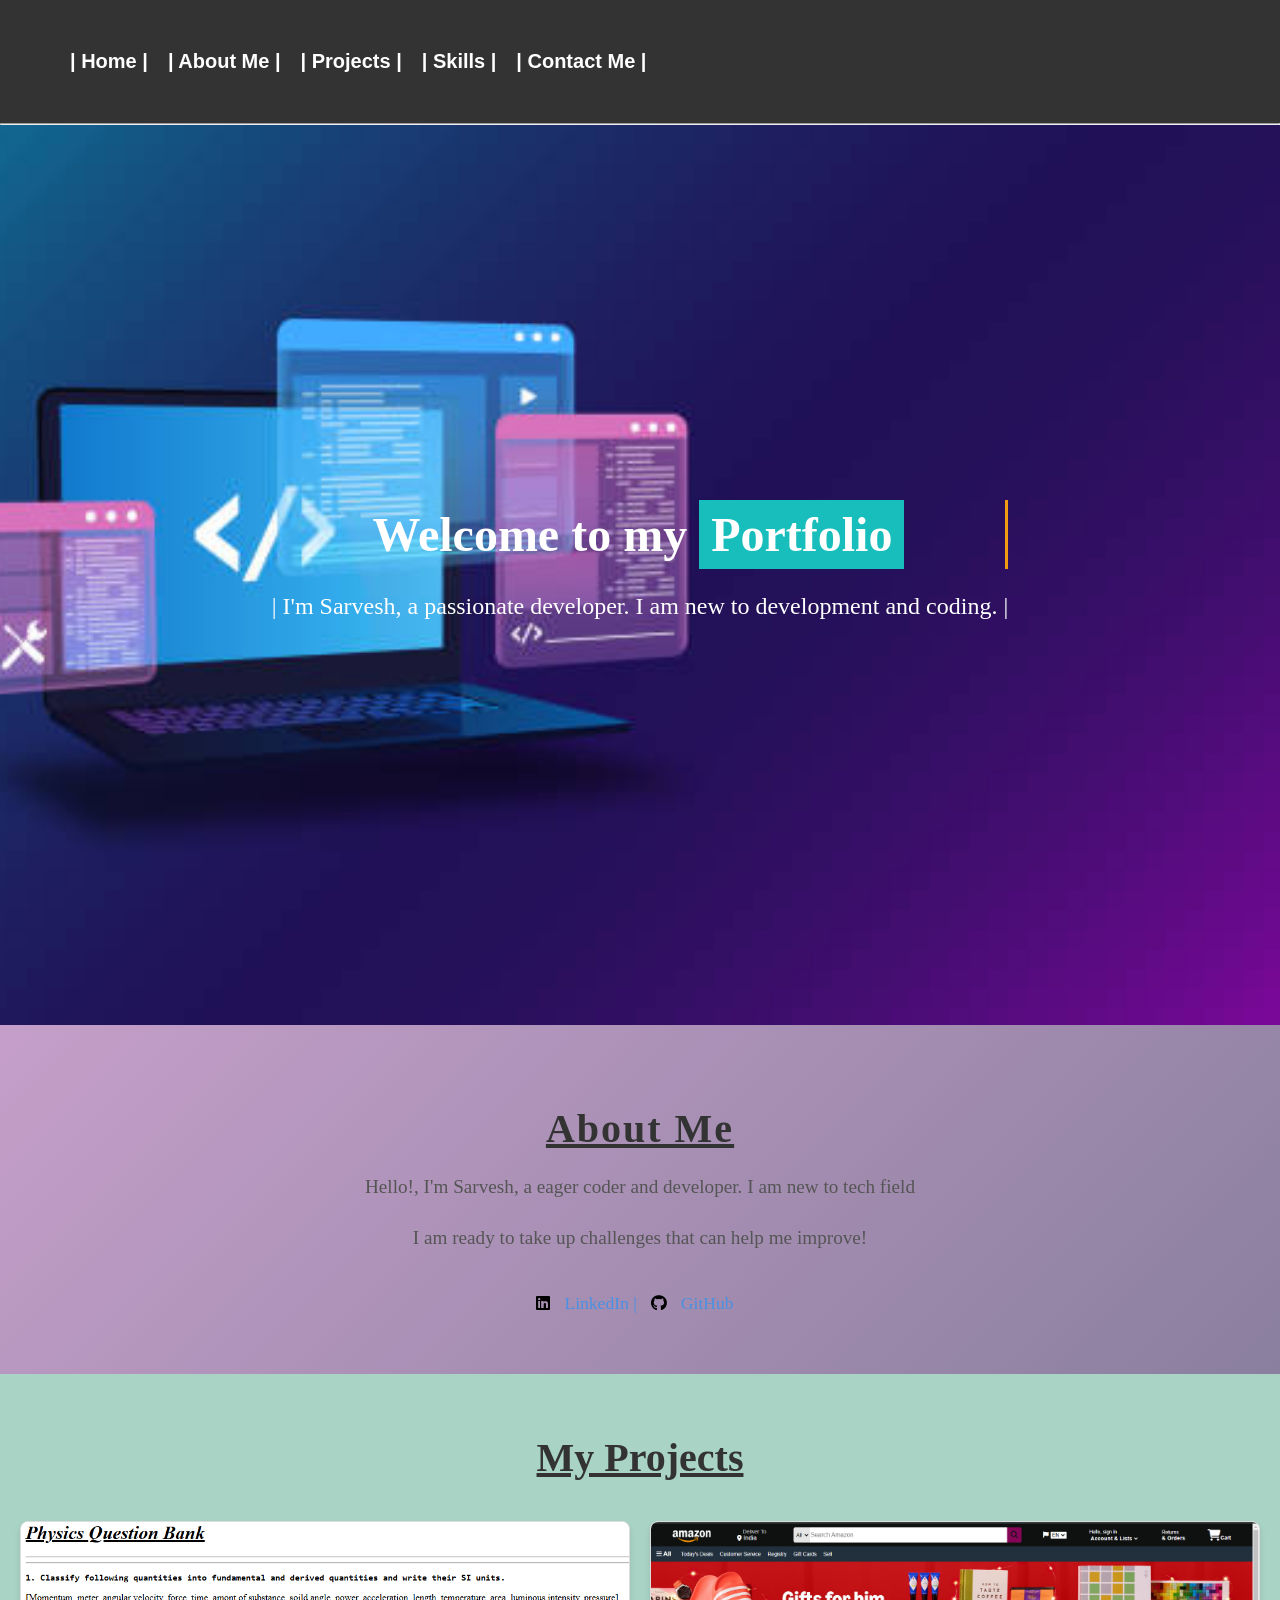
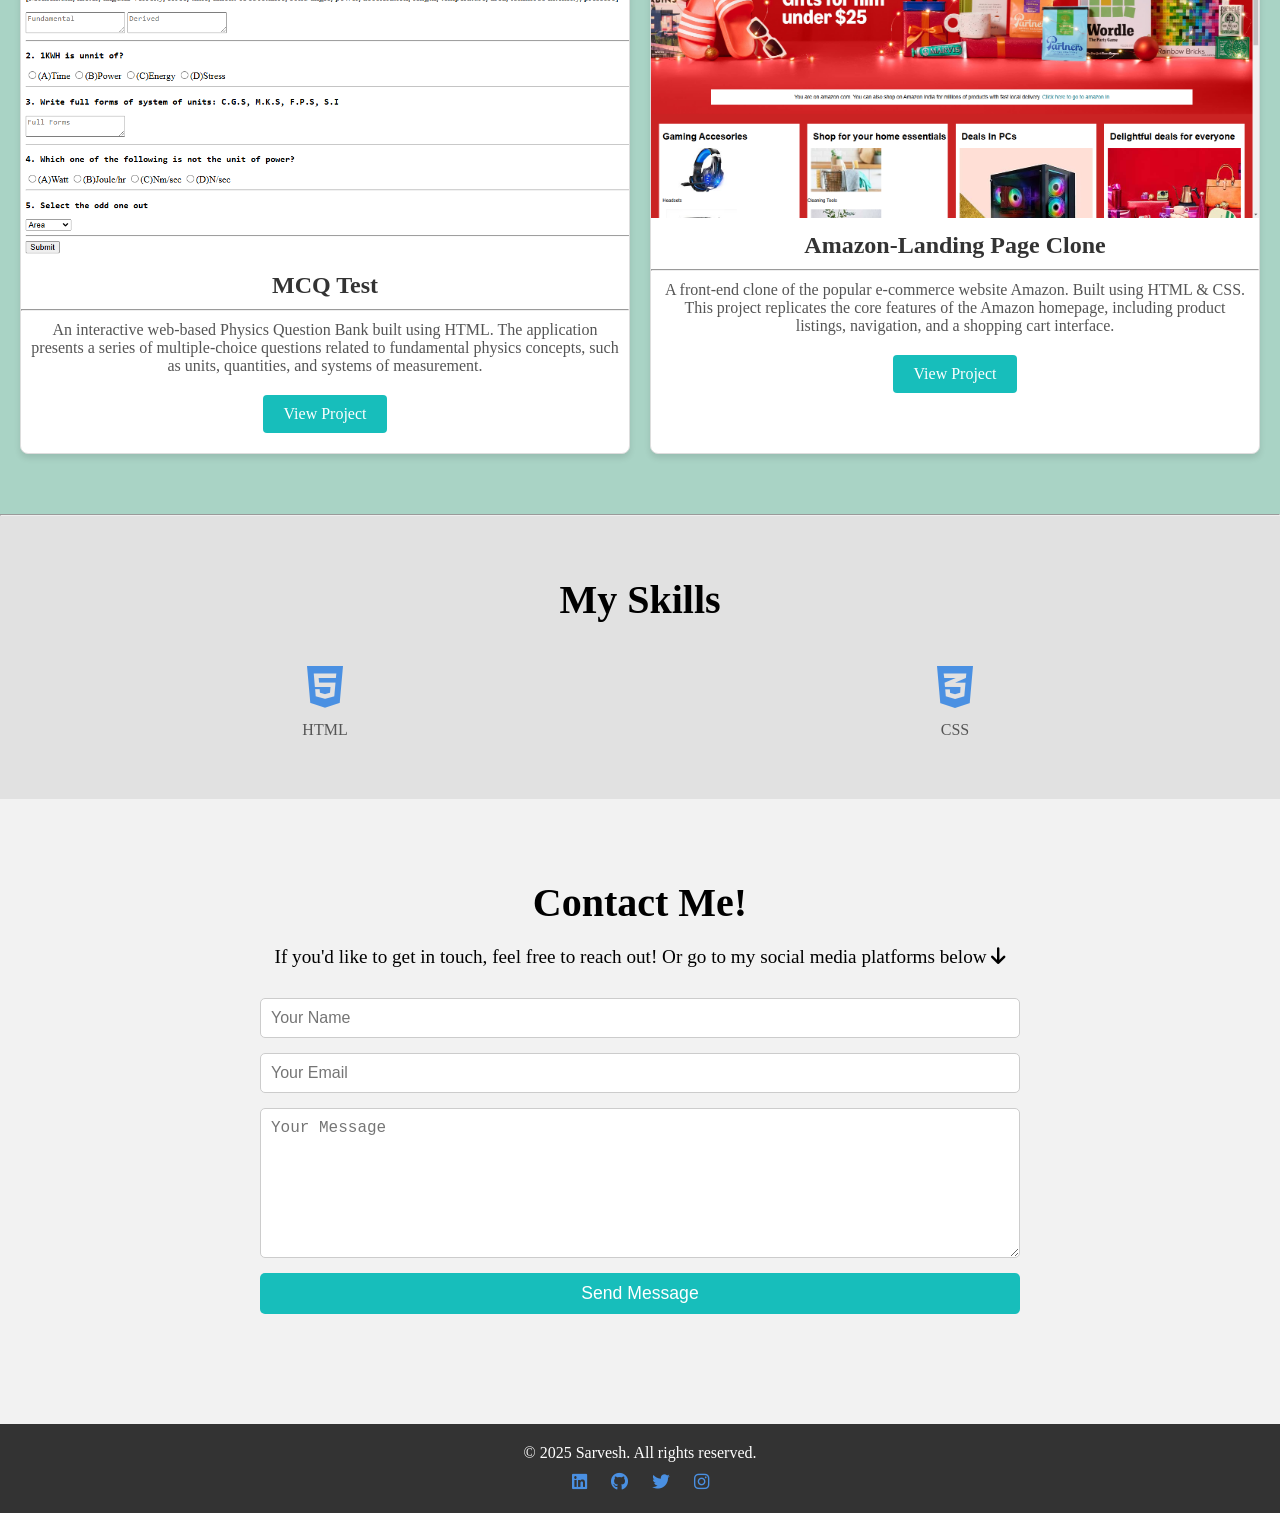
==== index.html @ 1331765f "Add files via upload" ====
<!DOCTYPE html>
<html lang="en">
<head>
    <meta charset="UTF-8">
    <meta name="viewport" content="width=device-width, initial-scale=1.0">
    <title>Portfolio</title>
    <link rel="stylesheet" href="style.css">
    <link rel="stylesheet" href="https://cdnjs.cloudflare.com/ajax/libs/font-awesome/6.0.0-beta3/css/all.min.css">
</head>
<body>

    <header>
        <header>
            <nav>
                <input type="checkbox" id="menu-toggle" class="menu-toggle">
                <label for="menu-toggle" class="menu-icon">&#9776;</label>
                <ul class="menu">
                    <li><a href="#home">|  Home     |</a></li>
                    <li><a href="#about">| About Me |</a></li>
                    <li><a href="#projects">| Projects |</a></li>
                    <li><a href="#skills">| Skills |</a></li>
                    <li><a href="#contact">| Contact Me |</a></li>
                </ul>
            </nav>
        </header>
        
    </header>

    <hr>

    <section id="home">
        <div class="home-content">
            <h1 class="typing">Welcome to my <span class="highlight">Portfolio</span></h1>
            <p>| I'm Sarvesh, a passionate developer. I am new to development and coding. | </p>
        </div>
    </section>

    <section id="about">
        <div class="about-content">
            <h2>About Me</h2>
            <p>Hello!, I'm Sarvesh, a eager coder and developer. I am new to tech field</p>
            <p>I am ready to take up challenges that can help me improve!</p>
        </div>
        <div class="social-links">
            <i class="fa-brands fa-linkedin"></i>
            <a href="https://www.linkedin.com/in/eyepatch-daware-5a13b330b/" target="_blank">LinkedIn |</a> 
            <i class="fa-brands fa-github"></i>
            <a href="https://github.com/GGpatchy" target="_blank">GitHub</a>
        </div>
    </section>

    <section id="projects">
        <h2>My Projects</h2>
        <div class="projects-grid">
            <div class="project-card">
                <img src="Thumbnail1.png" alt="Project1">
                <h3>MCQ Test</h3>
                <hr>
                <p>An interactive web-based Physics Question Bank built using HTML. The application presents a series of multiple-choice questions related to fundamental physics concepts, such as units, quantities, and systems of measurement.</p>
                <a href="https://ggpatchy.github.io/Mini-Project/" target="_blank">View Project</a>
            </div>
            <div class="project-card">
                <img src="Thumbnail2 (1).png" alt="Project 2">
                <h3>Amazon-Landing Page Clone</h3>
                <hr>
                <p>A front-end clone of the popular e-commerce website Amazon. Built using HTML & CSS. This project replicates the core features of the Amazon homepage, including product listings, navigation, and a shopping cart interface. </p>
                <a href="https://ggpatchy.github.io/Amazonclone/" target="_blank">View Project</a>
            </div>
        </div>
    </section>
    <hr>
    <section id="skills">
        <h2>My Skills</h2>
        <div class="skills-container">
            <div class="skill">
                <i class="fa-brands fa-html5"></i>
                <p>HTML</p>
            </div>
            <div class="skill">
                <i class="fa-brands fa-css3-alt" class="id1"></i>
                <p>CSS</p>
            </div>
        </div>
    </section>

    <section id="contact">
        <div class="contact-content">
            <h2>Contact Me!</h2>
            <p>If you'd like to get in touch, feel free to reach out! Or go to my social media platforms below <i class="fa-solid fa-arrow-down"></i></p>

            <form action="#" method="post">
                <input type="text" id="name" name="name" placeholder="Your Name" required autocomplete="given-name">
                <input type="email" id="email" name="email" placeholder="Your Email" required autocomplete="given-name">
                <textarea id="message" name="message" placeholder="Your Message" required></textarea>
                <button type="submit">Send Message</button>
            </form>
        </div>
    </section>

    <footer>
        <div class="footer-content">
            <p>&copy; 2025 Sarvesh. All rights reserved.</p>
            <div class="social-links">
                <a href="https://www.linkedin.com/in/eyepatch-daware-5a13b330b/" target="_blank" aria-label="LinkedIn">
                <i class="fa-brands fa-linkedin"></i>
                </a>
                <a href="https://github.com/GGpatchy" target="_blank" aria-label="GitHub">
                    <i class="fa-brands fa-github"></i>
                </a>
                <a href="https://x.com/SarveshDaware" target="_blank" aria-label="twitter">
                    <i class="fa-brands fa-twitter"></i>
                </a>
                <a href="https://www.instagram.com/sarvesh.daware/" target="_blank" aria-label="instagram">
                    <i class="fa-brands fa-instagram"></i>
                </a>
            </div>
        </div>
    </footer>
</body>
</html>
---- style.css ----
*   {
    margin: 0;
    padding: 0;
    box-sizing: border-box; 
}

header {
    width: 100%;
    background-color: #333;
    color: white;
    padding: 20px;
    display: flex;
    align-self: center;
    justify-self: flex-start;
}

nav {
    display: flex;
    justify-content: space-between;
    align-items: center;
    background-color: #333;
    padding: 10px 20px;
}

.menu {
    display: flex;
    list-style: none;
    margin: 0;
    padding: 0;
}

.menu li {
    margin: 0 10px;
}

.menu li a {
    color: white;
    text-decoration: none;
    font-size: 20px;
    font-weight: bold;
    font-family: Tahoma, sans-serif;
    display: inline-block;
    transition: transform 0.3s ease, color 0.3s ease;
}

.menu li a:hover {
    color: #4a90e2;
    transform: scale(1.2);
}

.menu-toggle    {
    display: none;
}

.menu-icon  {
    font-size: 30px;
    color: white;
    cursor: pointer;
    display: none;
}

@media (max-width: 768px) {
    .menu {
        display: none;
        height: 50px;
        flex-direction: column;
        position: absolute;
        top: 60px;
        right: 0;
        background-color: #333;
        width: 100%;
        text-align: center;
        max-height: 100vh;
        overflow-y: auto;
    }

    .menu li {
        margin: 10px 0;
    }

    .menu-toggle:checked + .menu-icon + .menu {
        display: flex;
    }

    .menu-icon {
        display: block;
    }
}

#home   {
    position: relative;
    background-image: url(pc.jpg);
    background-size: cover;
    background-position: center center;
    background-repeat: no-repeat;
    background-color: #333;
    color: white;
    height: 100vh;
    display: flex;
    justify-content: center;
    align-items: center;
    text-align: center;
    padding: 20px;
}

#home::before {
    content: '';
    position: absolute;
    top: 0;
    left: 0;
    right: 0;
    bottom: 0;
    background: rgba(0, 0, 0, 0.5);
    z-index: -1;
    filter: blur(8px);
}

.home-content   {
    max-width: 800px;
    padding: 20px;
}

.home-content h1    {
    font-size: 3rem;
    margin-bottom: 20px;
    font-weight: bold;
}

.home-content p {
    font-size: 1.5rem;
    margin-bottom: 30px;
    opacity: 0;
    animation: fadeInI 2s ease-out 4s forwards;
}

@keyframes fadeInI {
    0% {opacity: 0;}
    100% {opacity: 1;}
}

.typing {
    font-size: 3rem;
    font-weight: bold;
    display: inline-block;
    white-space: nowrap;
    overflow: hidden; /*Hide the text thats yet not wriiten */
    border-right: 3px solid #f39c12; /*Cursor effect */
    width: 0;
    animation: typing 3s steps(30) 1s forwards, blink 0.75s step-end 3s infinite;
}

@keyframes typing {
    0% {width: 0;}
    100% {width: 100%;}
}

 @keyframes blink {
    50% {border-color: transparent;}
} 

.highlight {
    display: inline-block;
    opacity: 0; /* initially hidden*/
    padding: 5px 10px;
    background-color: transparent;
    border: 2px solid transparent;
    transition: all 0.5s ease;
    animation: highlight 0.5s ease 2s forwards;
}

@keyframes highlight {
    0% {
        opacity: 0;
        background-color: transparent;
        border-color: transparent;
    }

    100% {
        opacity: 1;
        background-color: #17BEBB;
    }
}

@media (max-width: 768px) {
    #home {
        padding: 20px;
        height: 300px;
        text-align: center;
    }

    .home-content h1 {
        font-size: 1.5rem;
    }

    .home-content p {
        font-size: 1rem;
        margin-bottom: 20px;
    }

    .typing {
        font-size: 2rem;
    }

    .highlight {
        padding: 5px 8px;
        font-size: 1rem;
    }
}

#about  {
    padding: 60px 20px;
    background-color: #C59FC9;
    background: linear-gradient(135deg, #C59FC9, #8A7F9F);
    text-align: center;
}

.about-content  {
    max-width: 800px;
    margin: 0 auto;
    padding: 20px;
}

.about-content h2 {
    font-size: 2.5rem;
    margin-bottom: 20px;
    color: #333;
    text-decoration: underline;
    letter-spacing: 2px;
    animation: fadeIn 1s ease-out;
}

.about-content p {
    font-size: 1.2rem;
    color: #555;
    margin-bottom: 20px;
    line-height: 1.6;
    animation: fadeIn 1.5s ease-out;
}

.social-links a {
    display: inline-block;
    color: #4a90e2;
    text-decoration: none;
    margin: 0 10px;
    font-size: 1.1rem;
    transition: transform 0.3s ease;
}

.social-links a:hover {
    text-decoration: underline;
    transform: scale(1.1);
}

@keyframes fadeIn {
    0% {opacity: 0; transform: translateY(20px);}
    100% {opacity: 1; transform: translateY(0);}
}

@media (max-width: 768px) {
    #about {
        padding: 30px 20px;
        height: auto;
        text-align: center;
    }

    .about-content h2 {
        font-size: 1.5rem;
        margin-bottom: 15px;
    }

    .about-content p {
        font-size: 1.2rem;
        margin-bottom: 15px;
        line-height: 1.5;
    }

    .social-links {
        display: flex;
        justify-content: center;
        flex-wrap: wrap;
        gap: 10px;
    }

    .social-links a {
        font-size: 1.1rem;
        margin: 0 ;
    }
}

#projects   {
    padding: 60px 20px;
    background-color: #A9D3C5;
    text-align: center;
}

#projects h2 {
    font-size: 2.5rem;
    margin-bottom: 40px;
    color: #333;
    text-decoration: underline;
}

.projects-grid  {
    display: grid;
    grid-template-columns: repeat(auto-fit, minmax(300px, 1fr));
    gap: 20px;
}

.project-card {
    background-color: #fff;
    border: 1px solid #ddd;
    border-radius: 8px;
    overflow: hidden;
    box-shadow: 0px 4px 6px rgba(0, 0, 0, 0.1);
    transition: transform 0.3s ease, box-shadow 0.3s ease;
}

.project-card:hover {
    transform: translateY(-10px);
    box-shadow: 0 8px 12px rgba(0, 0, 0, 0.2);
}

.project-card img {
    width: 100%;
    max-width: 100%;
    height: auto;
    object-fit: cover;
}

.project-card h3 {
    font-size: 1.5rem;
    margin: 10px;
    color: #333;
}

.project-card p {
    font-size: 1rem;
    color: #555;
    margin: 10px;
}

.project-card a {
    display: inline-block;
    margin: 10px 0 20px;
    padding: 10px 20px;
    background-color: #17BEBB;
    color: #fff;
    text-decoration: none;
    border-radius: 4px;
    transition: background-color 0.3s ease;
}

.project-card a:hover {
    background-color: #139a98;
}

@media (max-width: 768px) {
    .project-card {
        width: 100%;
        margin: 10px 0;
    }

    .project-card p {
        font-size: 18px;
        line-height: 1.5;
    }

    .project-card a {
        width: 100%;
        padding: 10px;
        text-align: center;
        font-size: 16px;
    }

    .project-card img {
        width: 100%;
        height: auto;
        object-fit: cover;
    }
}

#skills {
    padding: 60px 20px;
    background-color: #E1E1E1;
    text-align: center;
}

#skills h2 {
    font-size: 2.5rem;
    margin-bottom: 40px;
}

.skills-container {
    display: grid;
    grid-template-columns: repeat(auto-fit, minmax(150px, 1fr));
    gap: 20px;
    justify-items: center;
}

.skill {
    display: flex;
    flex-direction: column;
    align-items: center;
    font: 1.5rem;
    color: #333;
}

.skill i {
    font-size: 3rem;
    margin-bottom: 10px;
    color: #4a90e2;
}

.skill p {
    font-size: 1rem;
    color: #555;
}

@media (max-width: 768px) {
    .skills-container {
        grid-template-columns: repeat(2, 1fr);
        gap: 15px;
    }

    .skills-container p {
        font-size: 1.2rem;
    }
}

#contact {
    padding: 60px 20px;
    background-color: #F2F2F2;
    text-align: center;
}

 .contact-content {
    max-width: 800px;
    margin: 0 auto;
    padding: 20px;
}

.contact-content h2 {
    font-size: 2.5rem;
    margin-bottom: 20px;
}

.contact-content p {
    font-size: 1.2rem;
    margin-bottom: 30px;
} 

form {
    display: flex;
    flex-direction: column;
    gap: 15px;
    margin-bottom: 30px;
}

input, textarea {
    padding: 10px;
    font-size: 1rem;
    border: 1px solid #ccc;
    border-radius: 5px;
    width: 100%;
}

textarea {
    height: 150px;
}

button {
    padding: 10px;
    font-size: 1.1rem;
    background-color: #17BEBB;
    color: white;
    border: none;
    border-radius: 5px;
    cursor: pointer;
}

button:hover {
    background-color: #1a9b9b;
}

@media (max-width: 768px) {
    #contact {
        padding: 40px 20px;
    }

    .contact-content h2 {
        font-size: 2rem;
    }

    .contact-content p {
        font-size: 1rem;
    }

    form {
        gap: 10px;
    }

    input, textarea {
        font-size: 1rem;
    }

    button {
        font-size: 1rem;
    }
}

footer{
    background-color: #333;
    color: white;
    padding: 20px;
    text-align: center;
}

.footer-content {
    display: flex;
    flex-direction: column;
    align-items: center;
    gap: 10px;
}

@media (max-width: 768px) {
    .footer.content {
        gap: 5px;
    }

    .social-links a {
        font-size: 1.2rem;
    }
}
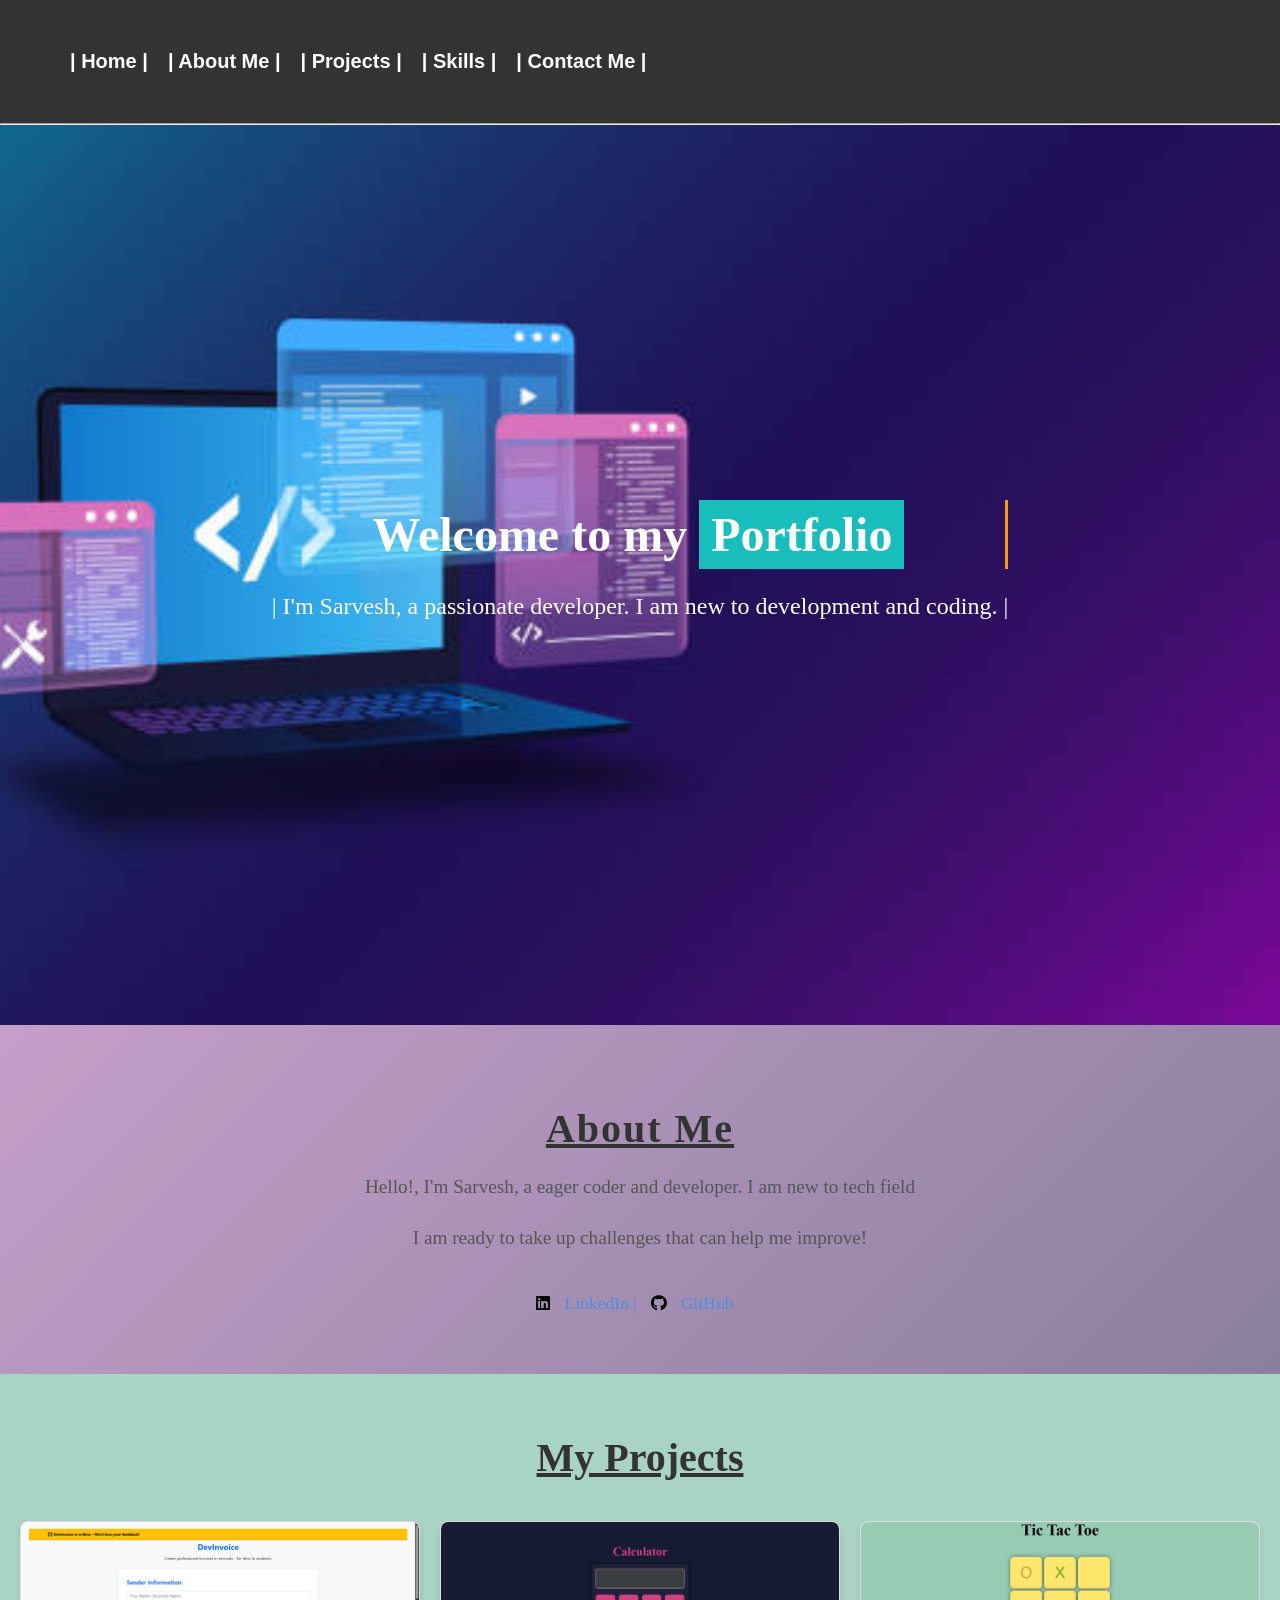
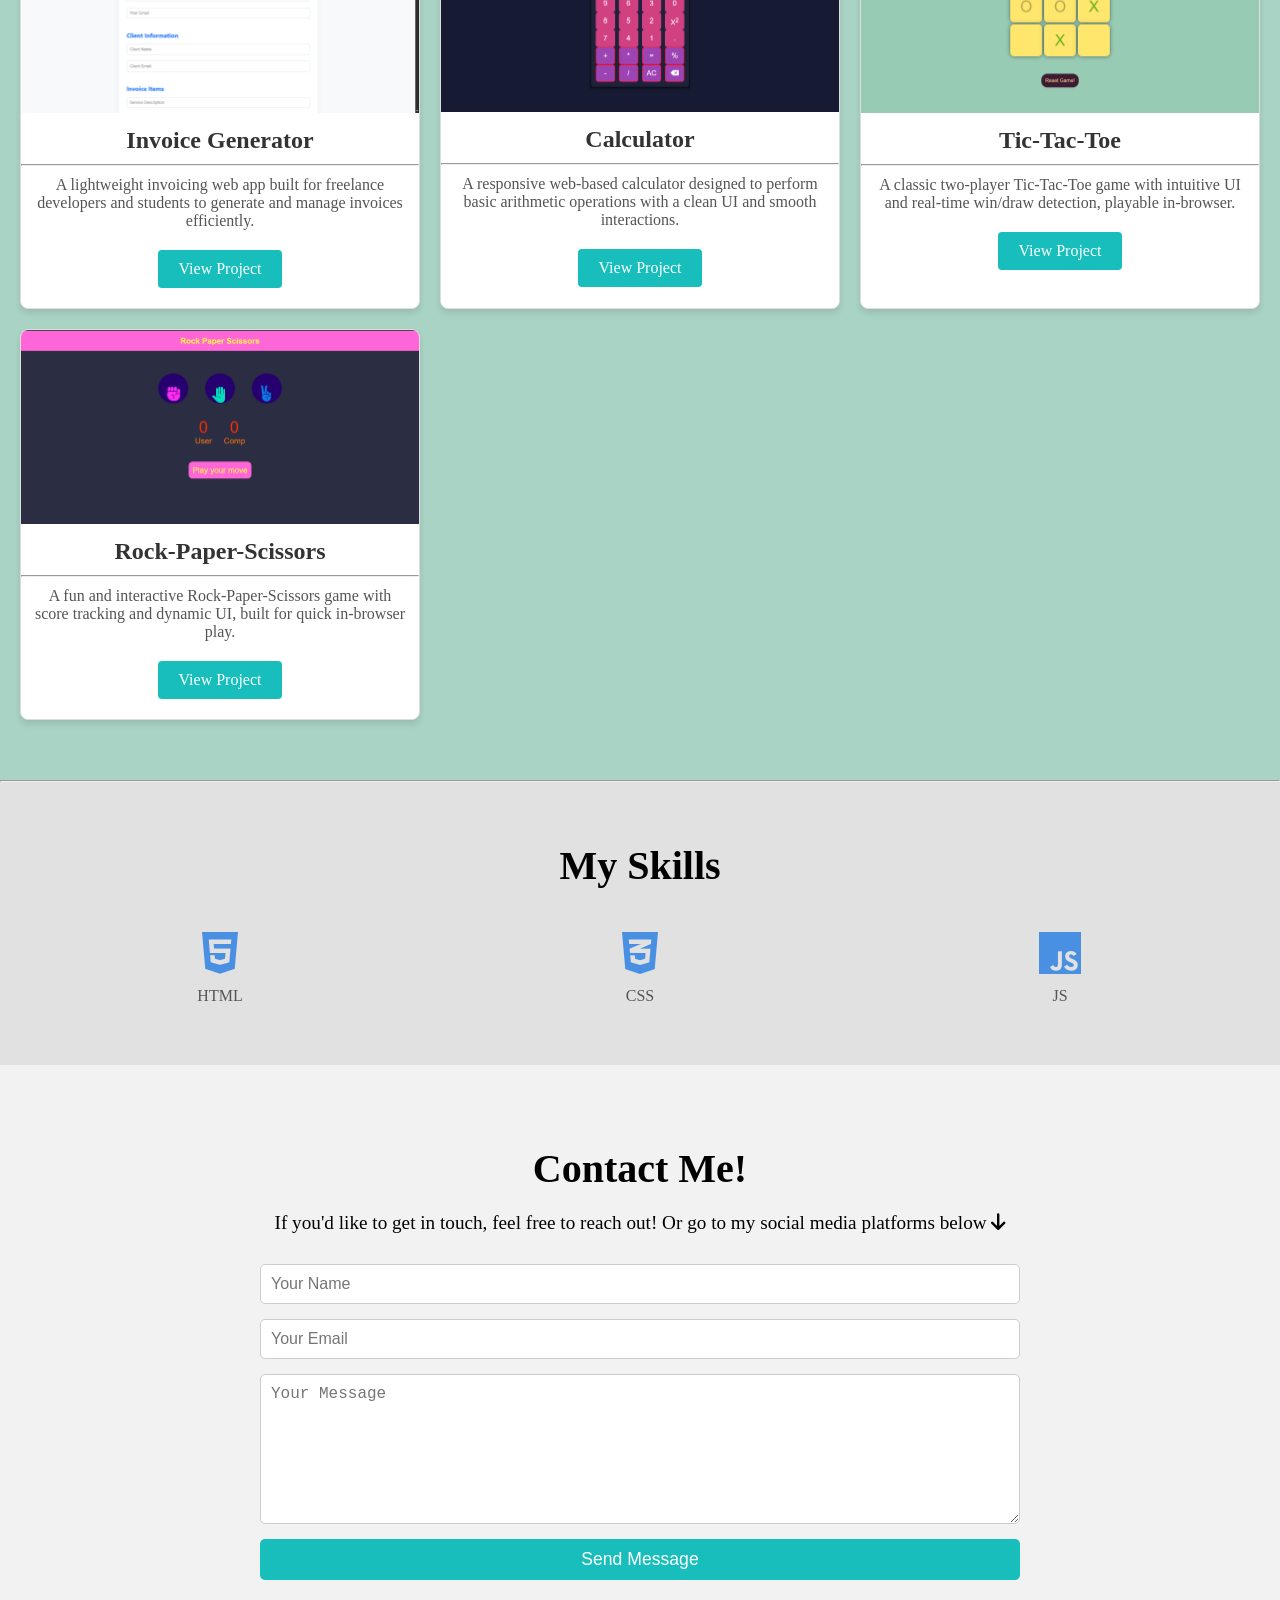
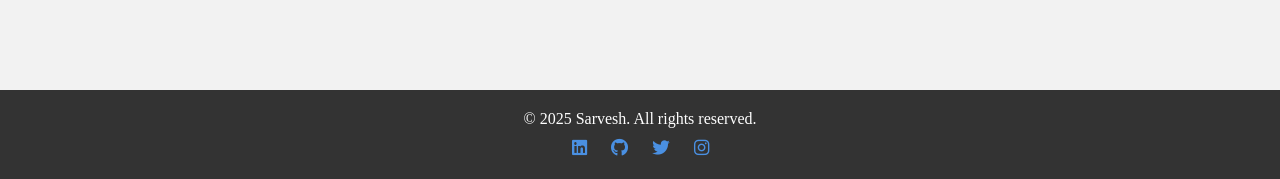
==== commit f518260f: "Update index.html" ====
--- a/index.html
+++ b/index.html
@@ -53,18 +53,32 @@
         <h2>My Projects</h2>
         <div class="projects-grid">
             <div class="project-card">
-                <img src="Thumbnail1.png" alt="Project1">
-                <h3>MCQ Test</h3>
+                <img src="DevInvoice - Google Chrome 5_23_2025 2_29_25 PM.png" alt="Project1">
+                <h3>Invoice Generator</h3>
                 <hr>
-                <p>An interactive web-based Physics Question Bank built using HTML. The application presents a series of multiple-choice questions related to fundamental physics concepts, such as units, quantities, and systems of measurement.</p>
-                <a href="https://ggpatchy.github.io/Mini-Project/" target="_blank">View Project</a>
+                <p>A lightweight invoicing web app built for freelance developers and students to generate and manage invoices efficiently.</p>
+                <a href="https://ggpatchy.github.io/devinvoice/" target="_blank">View Project</a>
             </div>
             <div class="project-card">
-                <img src="Thumbnail2 (1).png" alt="Project 2">
-                <h3>Amazon-Landing Page Clone</h3>
+                <img src="Calc.png" alt="Project 2">
+                <h3>Calculator</h3>
                 <hr>
-                <p>A front-end clone of the popular e-commerce website Amazon. Built using HTML & CSS. This project replicates the core features of the Amazon homepage, including product listings, navigation, and a shopping cart interface. </p>
-                <a href="https://ggpatchy.github.io/Amazonclone/" target="_blank">View Project</a>
+                <p>A responsive web-based calculator designed to perform basic arithmetic operations with a clean UI and smooth interactions.</p>
+                <a href="https://ggpatchy.github.io/Calculator/" target="_blank">View Project</a>
+            </div>
+            <div class="project-card">
+                <img src="Tic.png" alt="Project 2">
+                <h3>Tic-Tac-Toe</h3>
+                <hr>
+                <p>A classic two-player Tic-Tac-Toe game with intuitive UI and real-time win/draw detection, playable in-browser.</p>
+                <a href="https://ggpatchy.github.io/Tic-Tac-Toe/" target="_blank">View Project</a>
+            </div>
+                        <div class="project-card">
+                <img src="Rock.png" alt="Project 2">
+                <h3>Rock-Paper-Scissors</h3>
+                <hr>
+                <p>A fun and interactive Rock-Paper-Scissors game with score tracking and dynamic UI, built for quick in-browser play.</p>
+                <a href="https://ggpatchy.github.io/Rock-Paper-Scissors/" target="_blank">View Project</a>
             </div>
         </div>
     </section>
@@ -79,6 +93,10 @@
             <div class="skill">
                 <i class="fa-brands fa-css3-alt" class="id1"></i>
                 <p>CSS</p>
+            </div>
+            <div class="skill">
+                <i class="fa-brands fa-js"></i>
+                <p>JS</p>
             </div>
         </div>
     </section>
@@ -117,4 +135,4 @@
         </div>
     </footer>
 </body>
-</html>+</html>
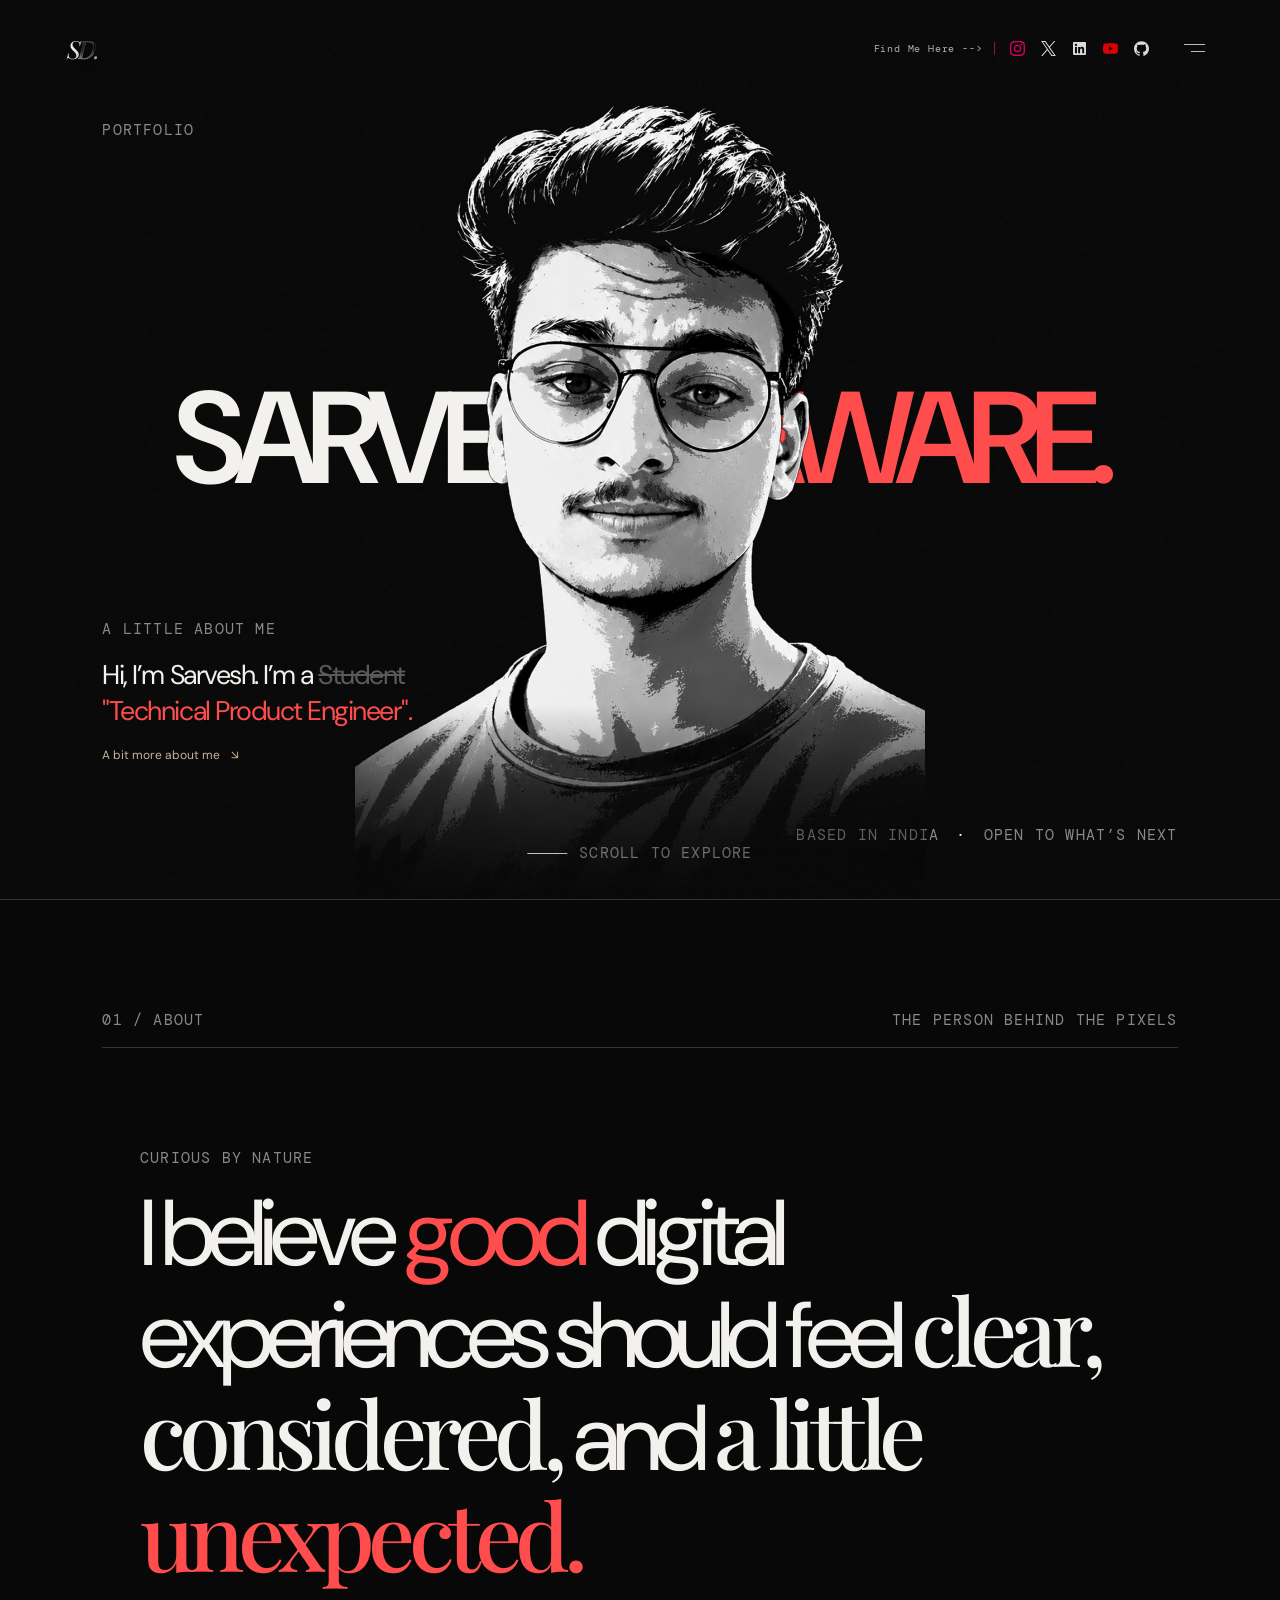
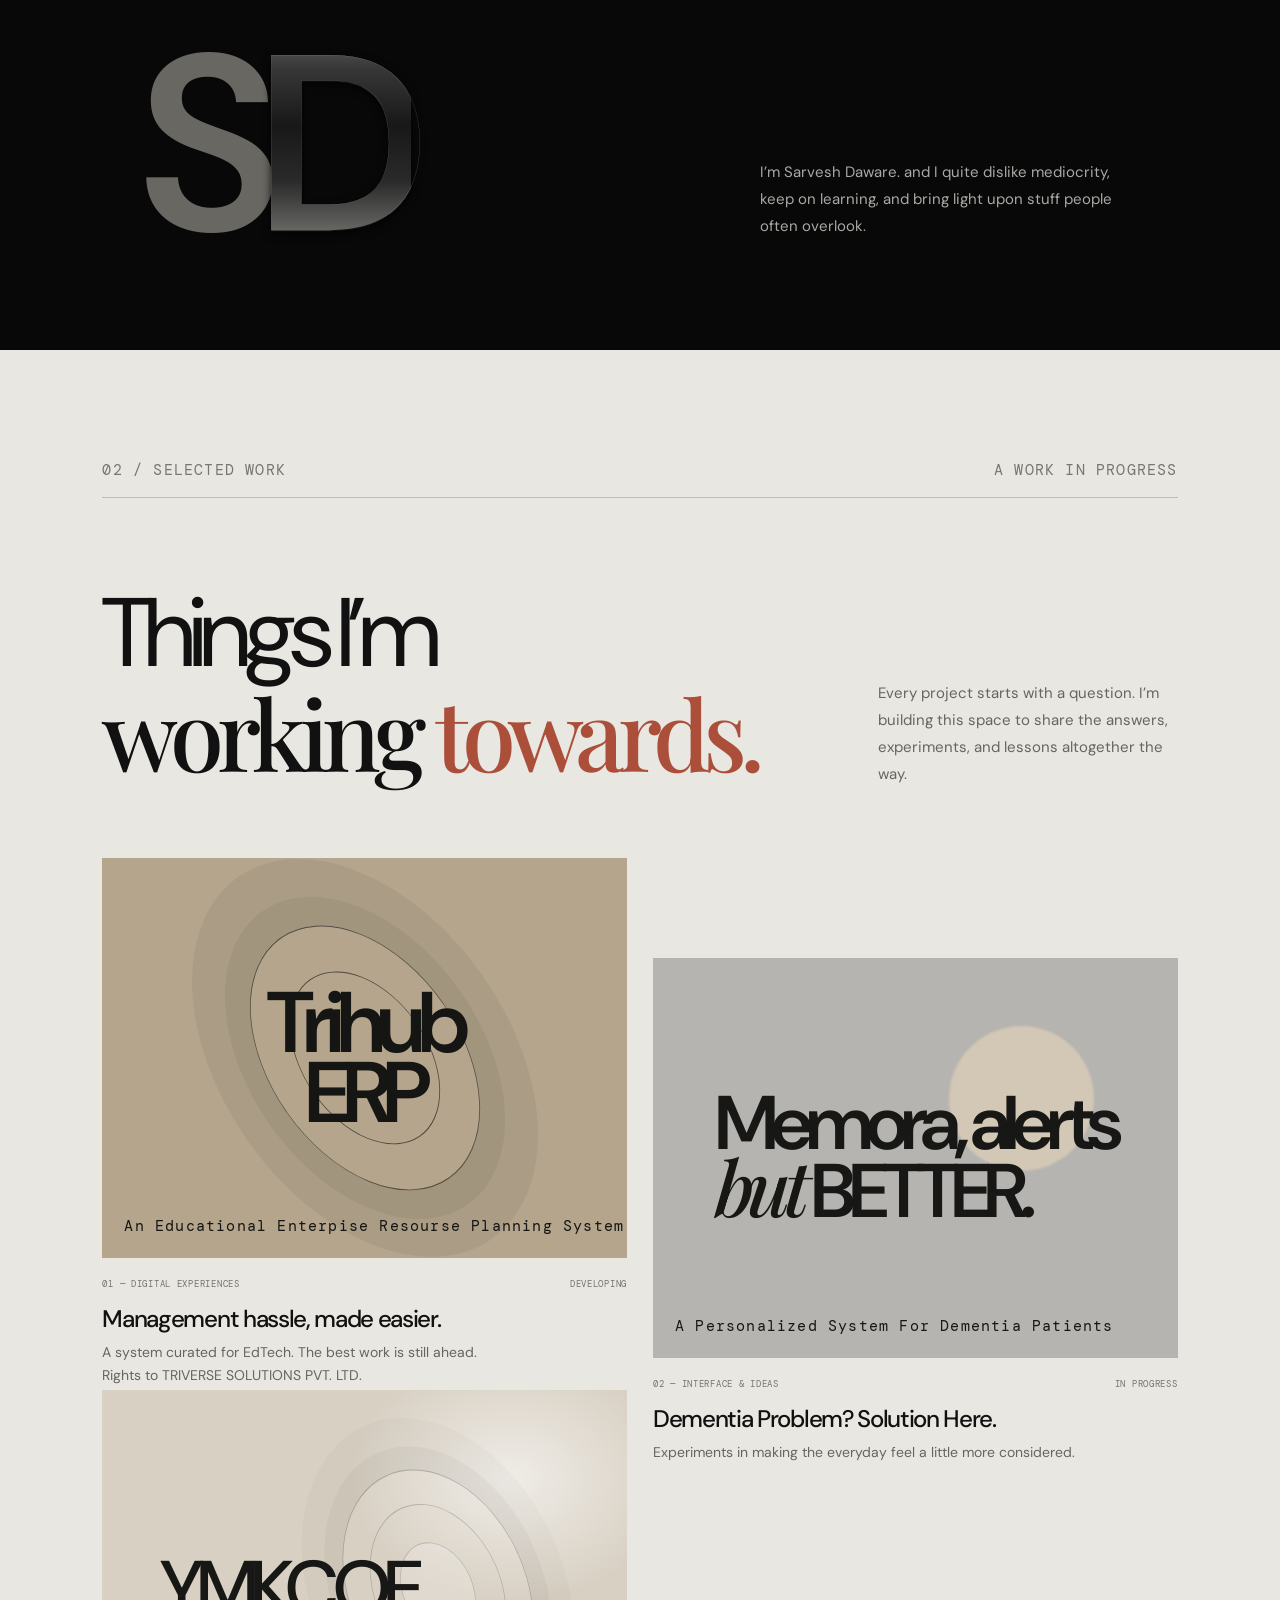
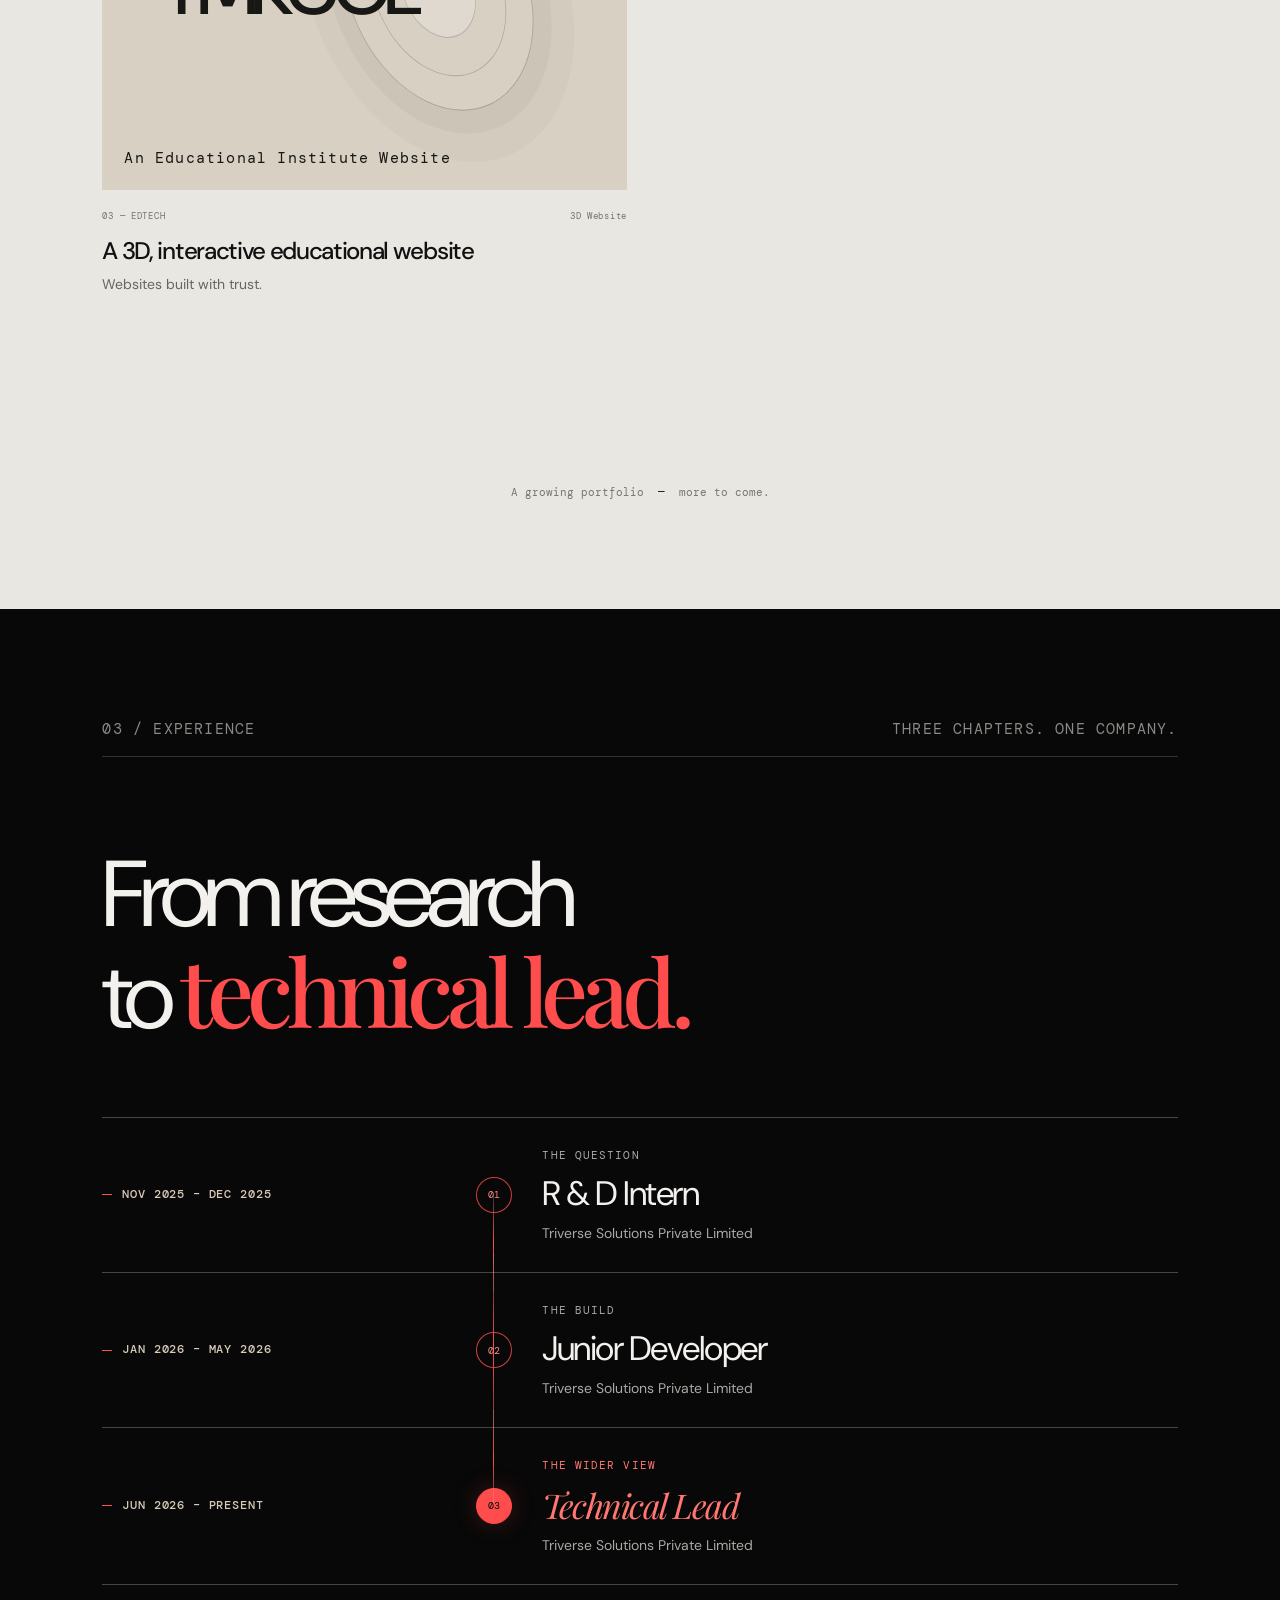
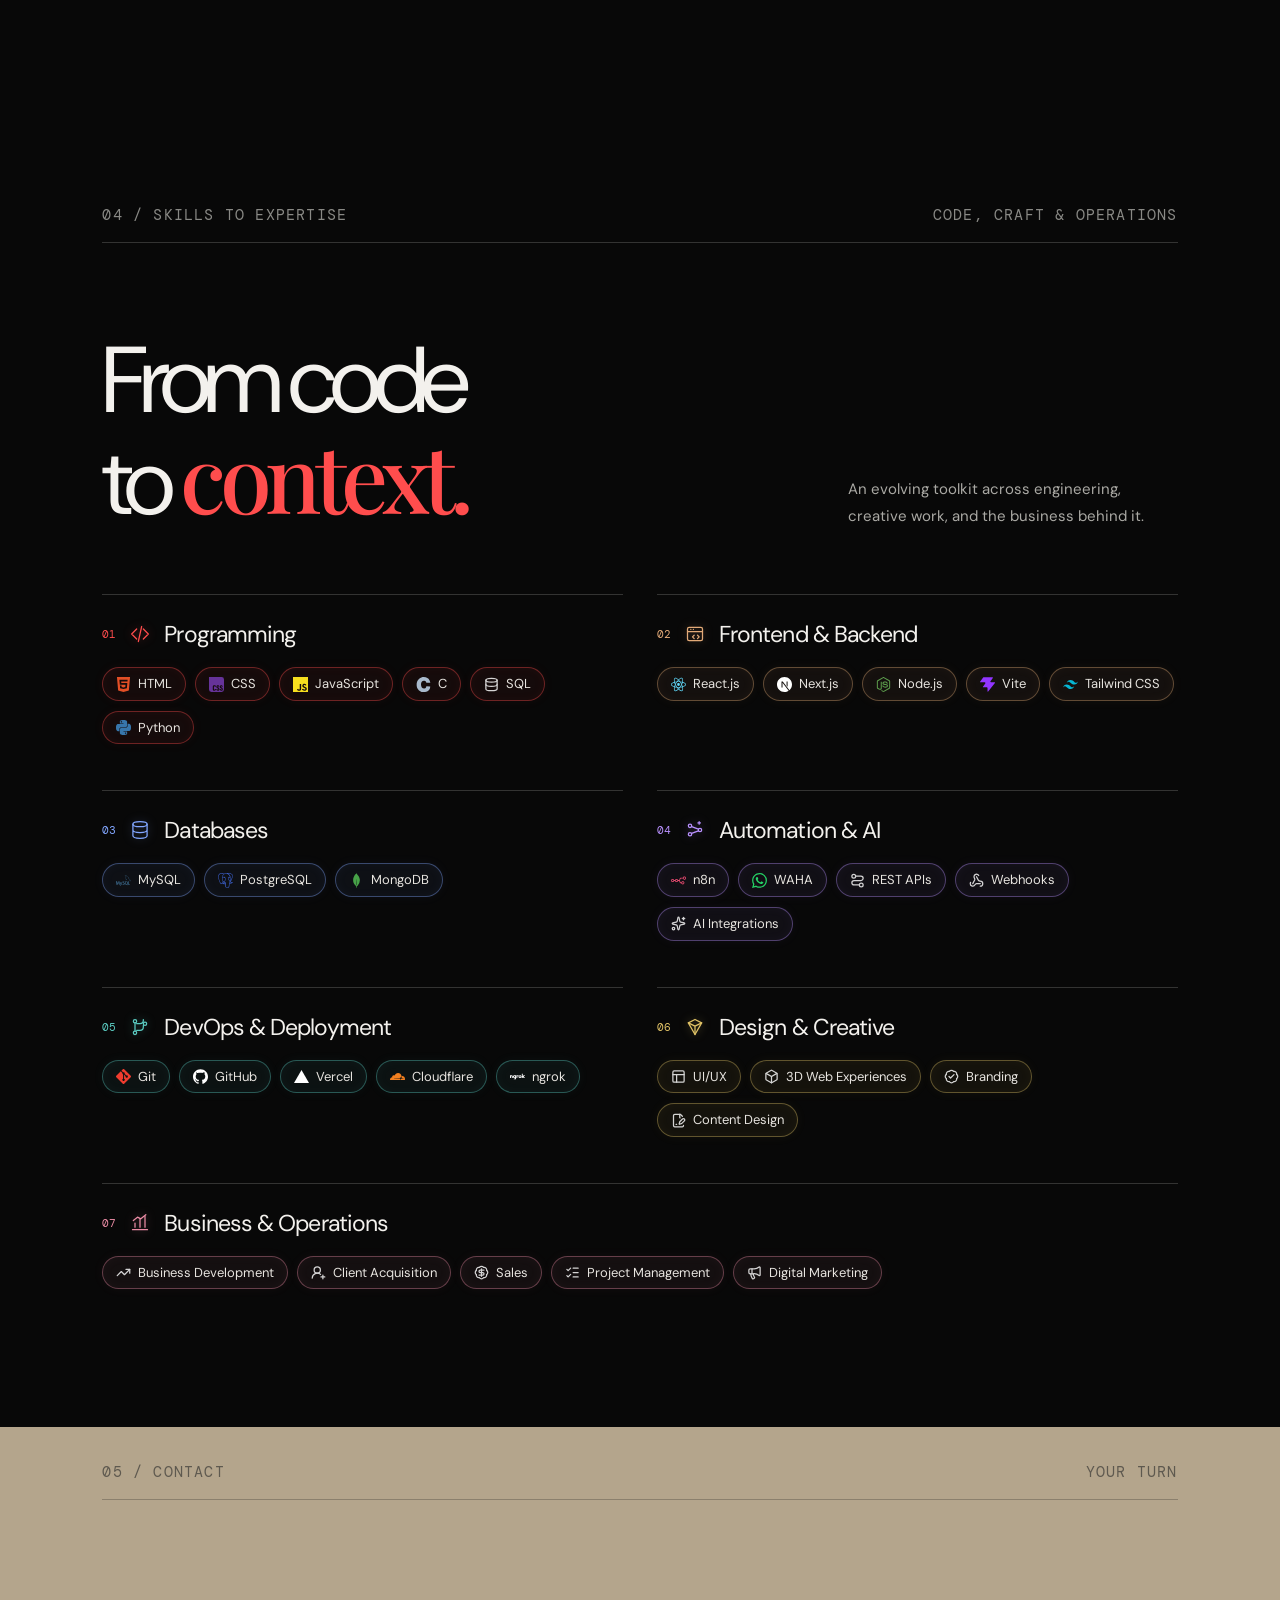
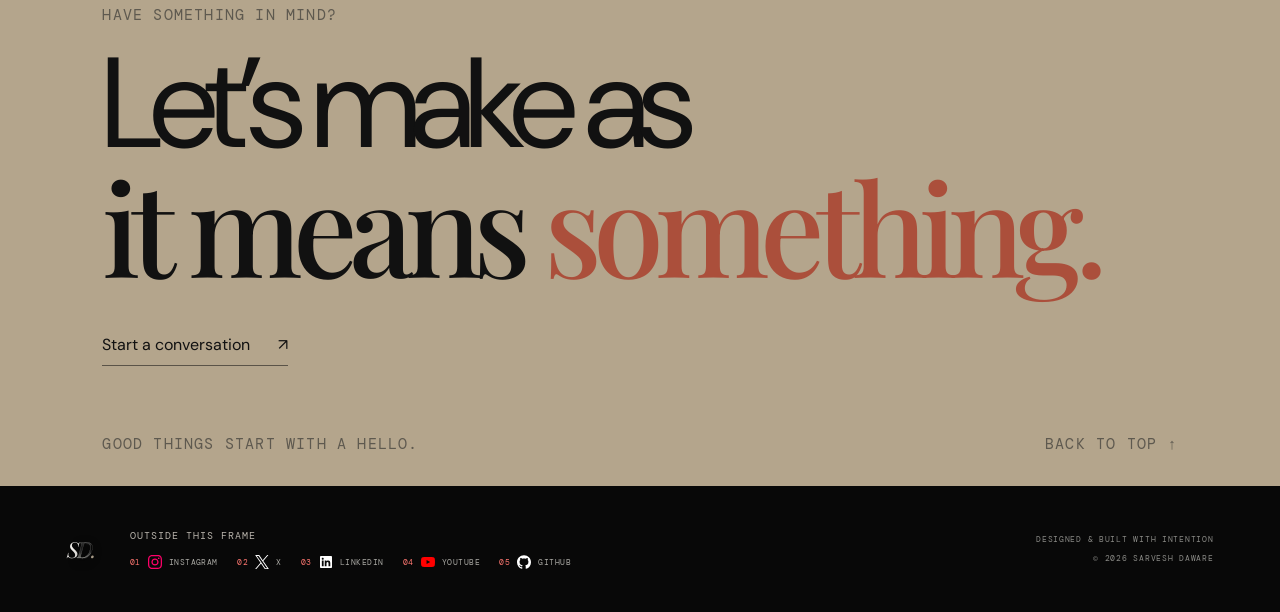
==== commit 4dffc7a6: "New portfolio" ====
--- a/index.html
+++ b/index.html
@@ -1,138 +1,400 @@
-<!DOCTYPE html>
-<html lang="en">
-<head>
-    <meta charset="UTF-8">
-    <meta name="viewport" content="width=device-width, initial-scale=1.0">
-    <title>Portfolio</title>
-    <link rel="stylesheet" href="style.css">
-    <link rel="stylesheet" href="https://cdnjs.cloudflare.com/ajax/libs/font-awesome/6.0.0-beta3/css/all.min.css">
-</head>
-<body>
-
-    <header>
-        <header>
-            <nav>
-                <input type="checkbox" id="menu-toggle" class="menu-toggle">
-                <label for="menu-toggle" class="menu-icon">&#9776;</label>
-                <ul class="menu">
-                    <li><a href="#home">|  Home     |</a></li>
-                    <li><a href="#about">| About Me |</a></li>
-                    <li><a href="#projects">| Projects |</a></li>
-                    <li><a href="#skills">| Skills |</a></li>
-                    <li><a href="#contact">| Contact Me |</a></li>
-                </ul>
-            </nav>
-        </header>
-        
-    </header>
-
-    <hr>
-
-    <section id="home">
-        <div class="home-content">
-            <h1 class="typing">Welcome to my <span class="highlight">Portfolio</span></h1>
-            <p>| I'm Sarvesh, a passionate developer. I am new to development and coding. | </p>
-        </div>
-    </section>
-
-    <section id="about">
-        <div class="about-content">
-            <h2>About Me</h2>
-            <p>Hello!, I'm Sarvesh, a eager coder and developer. I am new to tech field</p>
-            <p>I am ready to take up challenges that can help me improve!</p>
-        </div>
-        <div class="social-links">
-            <i class="fa-brands fa-linkedin"></i>
-            <a href="https://www.linkedin.com/in/eyepatch-daware-5a13b330b/" target="_blank">LinkedIn |</a> 
-            <i class="fa-brands fa-github"></i>
-            <a href="https://github.com/GGpatchy" target="_blank">GitHub</a>
-        </div>
-    </section>
-
-    <section id="projects">
-        <h2>My Projects</h2>
-        <div class="projects-grid">
-            <div class="project-card">
-                <img src="DevInvoice - Google Chrome 5_23_2025 2_29_25 PM.png" alt="Project1">
-                <h3>Invoice Generator</h3>
-                <hr>
-                <p>A lightweight invoicing web app built for freelance developers and students to generate and manage invoices efficiently.</p>
-                <a href="https://ggpatchy.github.io/devinvoice/" target="_blank">View Project</a>
-            </div>
-            <div class="project-card">
-                <img src="Calc.png" alt="Project 2">
-                <h3>Calculator</h3>
-                <hr>
-                <p>A responsive web-based calculator designed to perform basic arithmetic operations with a clean UI and smooth interactions.</p>
-                <a href="https://ggpatchy.github.io/Calculator/" target="_blank">View Project</a>
-            </div>
-            <div class="project-card">
-                <img src="Tic.png" alt="Project 2">
-                <h3>Tic-Tac-Toe</h3>
-                <hr>
-                <p>A classic two-player Tic-Tac-Toe game with intuitive UI and real-time win/draw detection, playable in-browser.</p>
-                <a href="https://ggpatchy.github.io/Tic-Tac-Toe/" target="_blank">View Project</a>
-            </div>
-                        <div class="project-card">
-                <img src="Rock.png" alt="Project 2">
-                <h3>Rock-Paper-Scissors</h3>
-                <hr>
-                <p>A fun and interactive Rock-Paper-Scissors game with score tracking and dynamic UI, built for quick in-browser play.</p>
-                <a href="https://ggpatchy.github.io/Rock-Paper-Scissors/" target="_blank">View Project</a>
-            </div>
-        </div>
-    </section>
-    <hr>
-    <section id="skills">
-        <h2>My Skills</h2>
-        <div class="skills-container">
-            <div class="skill">
-                <i class="fa-brands fa-html5"></i>
-                <p>HTML</p>
-            </div>
-            <div class="skill">
-                <i class="fa-brands fa-css3-alt" class="id1"></i>
-                <p>CSS</p>
-            </div>
-            <div class="skill">
-                <i class="fa-brands fa-js"></i>
-                <p>JS</p>
-            </div>
-        </div>
-    </section>
-
-    <section id="contact">
-        <div class="contact-content">
-            <h2>Contact Me!</h2>
-            <p>If you'd like to get in touch, feel free to reach out! Or go to my social media platforms below <i class="fa-solid fa-arrow-down"></i></p>
-
-            <form action="#" method="post">
-                <input type="text" id="name" name="name" placeholder="Your Name" required autocomplete="given-name">
-                <input type="email" id="email" name="email" placeholder="Your Email" required autocomplete="given-name">
-                <textarea id="message" name="message" placeholder="Your Message" required></textarea>
-                <button type="submit">Send Message</button>
-            </form>
-        </div>
-    </section>
-
-    <footer>
-        <div class="footer-content">
-            <p>&copy; 2025 Sarvesh. All rights reserved.</p>
-            <div class="social-links">
-                <a href="https://www.linkedin.com/in/eyepatch-daware-5a13b330b/" target="_blank" aria-label="LinkedIn">
-                <i class="fa-brands fa-linkedin"></i>
-                </a>
-                <a href="https://github.com/GGpatchy" target="_blank" aria-label="GitHub">
-                    <i class="fa-brands fa-github"></i>
-                </a>
-                <a href="https://x.com/SarveshDaware" target="_blank" aria-label="twitter">
-                    <i class="fa-brands fa-twitter"></i>
-                </a>
-                <a href="https://www.instagram.com/sarvesh.daware/" target="_blank" aria-label="instagram">
-                    <i class="fa-brands fa-instagram"></i>
-                </a>
-            </div>
-        </div>
-    </footer>
-</body>
-</html>
+<!doctype html>
+<html lang="en">
+  <head>
+    <meta charset="UTF-8" />
+    <meta name="viewport" content="width=device-width, initial-scale=1.0" />
+    <meta
+      name="description"
+      content="The portfolio of Sarvesh Daware — a curious mind creating thoughtful digital experiences."
+    />
+    <meta name="theme-color" content="#080808" />
+    <link rel="icon" type="image/png" href="assets/favicon.png" />
+    <title>Sarvesh Daware — Portfolio</title>
+    <link rel="preconnect" href="https://fonts.googleapis.com" />
+    <link rel="preconnect" href="https://fonts.gstatic.com" crossorigin />
+    <link
+      rel="stylesheet"
+      href="https://fonts.googleapis.com/css2?family=DM+Mono:wght@400;500&family=DM+Sans:wght@400;500;600;700&family=Playfair+Display:ital,wght@1,500&display=swap"
+    />
+    <link rel="preload" as="image" href="assets/subtle-smile-cutout.png" fetchpriority="high" />
+    <link rel="stylesheet" href="styles.css" />
+    <script src="script.js" defer></script>
+  </head>
+  <body>
+    <header class="site-header">
+      <a class="wordmark" href="#home" aria-label="Sarvesh Daware, home">S<span class="wordmark-d">D</span><span class="wordmark-dot">.</span></a>
+      <div class="header-socials">
+        <span class="social-kicker">Find Me Here --></span>
+        <ul class="social-list social-list--header" aria-label="Social platforms">
+          <li><a href="404.html?channel=instagram" aria-label="Instagram (not connected yet)" title="Instagram — not connected yet"><img src="assets/social-icons/instagram.svg" alt="" aria-hidden="true" /></a></li>
+          <li><a href="404.html?channel=x" aria-label="X (not connected yet)" title="X — not connected yet"><img class="social-logo--white" src="assets/social-icons/x.svg" alt="" aria-hidden="true" /></a></li>
+          <li><a href="404.html?channel=linkedin" aria-label="LinkedIn (not connected yet)" title="LinkedIn — not connected yet"><img class="social-logo--white" src="assets/social-icons/linkedin.svg" alt="" aria-hidden="true" /></a></li>
+          <li><a href="404.html?channel=youtube" aria-label="YouTube (not connected yet)" title="YouTube — not connected yet"><img src="assets/social-icons/youtube.svg" alt="" aria-hidden="true" /></a></li>
+          <li><a href="404.html?channel=github" aria-label="GitHub (not connected yet)" title="GitHub — not connected yet"><img class="social-logo--white" src="assets/skill-icons/github.svg" alt="" aria-hidden="true" /></a></li>
+        </ul>
+      </div>
+      <button
+        class="menu-toggle"
+        type="button"
+        aria-label="Open navigation"
+        aria-expanded="false"
+        aria-controls="site-menu"
+      >
+        <span></span>
+        <span></span>
+      </button>
+    </header>
+
+    <nav class="site-menu" id="site-menu" aria-label="Main navigation" aria-hidden="true">
+      <a href="#about"><span>01</span><span class="menu-label">About</span></a>
+      <a href="#work"><span>02</span><span class="menu-label">Work</span></a>
+      <a href="#experience"><span>03</span><span class="menu-label">Experience</span></a>
+      <a href="#skills"><span>04</span><span class="menu-label">Skills</span></a>
+      <a href="#contact"><span>05</span><span class="menu-label">Contact</span></a>
+    </nav>
+
+    <main>
+      <section class="hero" id="home" aria-labelledby="hero-title">
+        <div class="hero-grain" aria-hidden="true"></div>
+        <p class="hero-index">PORTFOLIO <span></p>
+        <h1 id="hero-title"><span class="hero-name-first">SARVESH</span><br class="mobile-break " /> <span class="hero-role">DAWARE.</span></h1>
+        <div class="portrait-wrap" aria-hidden="true">
+          <img
+            class="portrait"
+            src="assets/subtle-smile-cutout.png"
+            alt=""
+            fetchpriority="high"
+            decoding="async"
+          />
+        </div>
+        <div class="hero-intro">
+          <p class="eyebrow">A LITTLE ABOUT ME</p>
+          <p class="hero-copy">
+            Hi, I’m Sarvesh. I’m a <span class="hero-anti-role">Student</span> <span class="hero-role">"Technical Product Engineer".</span>
+          </p>
+          <a class="text-link" href="#about">A bit more about me <span>↘</span></a>
+        </div>
+        <a class="scroll-cue" href="#about" aria-label="Scroll to about section">
+          <span class="scroll-line"></span>
+          <span>SCROLL TO EXPLORE</span>
+        </a>
+        <p class="hero-location">BASED IN INDIA <span>·</span> OPEN TO WHAT’S NEXT</p>
+      </section>
+
+      <section class="about section-pad" id="about">
+        <div class="section-label"><span>01 / ABOUT</span><span>THE PERSON BEHIND THE PIXELS</span></div>
+        <div class="about-content">
+          <p class="eyebrow">CURIOUS BY NATURE</p>
+          <h2>
+            I believe <span class="hero-role">good</span> digital experiences should feel
+            <span class="serif-italic">clear, considered,</span> and
+            <span class="serif-italic">a little <span class="hero-role">unexpected.</span></span>
+          </h2>
+          <div class="about-bottom">
+            <span class="about-mark" aria-hidden="true">S<span class="wordmark-d">D</span></span>
+            <p>
+              I’m Sarvesh Daware. and I quite dislike mediocrity, keep on learning, and bring light upon stuff people often overlook.
+            </p>
+          </div>
+        </div>
+      </section>
+
+      <section class="work section-pad" id="work">
+        <div class="section-label"><span>02 / SELECTED WORK</span><span>A WORK IN PROGRESS</span></div>
+        <div class="work-heading">
+          <h2>Things I’m<br /><span class="serif-italic">working <span class="hero-role-1">towards.</span></span></h2>
+          <p>
+            Every project starts with a question. I’m building this space to share
+            the answers, experiments, and lessons altogether the way.
+          </p>
+        </div>
+        <div class="project-grid">
+          <article class="project-card project-card--one project-card--water">
+            <div class="project-art project-art--one">
+              <span class="art-orbit"></span>
+              <span class="art-type">Trihub<br />ERP</span>
+              <span class="art-caption">An Educational Enterpise Resourse Planning System</span>
+              <span class="project-water" aria-hidden="true">
+                <span>01 / A NEW CURRENT <b>·</b> DIGITAL SYSTEMS</span>
+              </span>
+              <a class="project-explore" href="https://trihub.tech">Explore! <span>↗</span></a>
+            </div>
+            <div class="project-meta">
+              <span>01 — DIGITAL EXPERIENCES</span>
+              <span>DEVELOPING</span>
+            </div>
+            <h3>Management hassle, made easier.</h3>
+            <p>A system curated for EdTech. The best work is still ahead. 
+              <p>Rights to TRIVERSE SOLUTIONS PVT. LTD.</p></p>
+          </article>
+          <article class="project-card project-card--two project-card--water">
+            <div class="project-art project-art--two">
+              <span class="art-sun"></span>
+              <span class="art-type">Memora, alerts<br /><i>but</i> BETTER.</span>
+              <span class="art-caption">A Personalized System For Dementia Patients</span>
+              <span class="project-water" aria-hidden="true">
+                <span>02 / A GENTLER SIGNAL <b>·</b> HUMAN-CENTERED DESIGN</span>
+              </span>
+              <a class="project-explore" href="#contact">Explore! <span>↗</span></a>
+            </div>
+            <div class="project-meta">
+              <span>02 — INTERFACE & IDEAS</span>
+              <span>IN PROGRESS</span>
+            </div>
+            <h3>Dementia Problem? Solution Here.</h3>
+            <p>Experiments in making the everyday feel a little more considered.</p>
+          </article>
+          <article class="project-card project-card--three project-card--water">
+            <div class="project-art project-art--three">
+              <span class="project-current-orbit" aria-hidden="true"></span>
+              <span class="project-current-type">YMKCOE<br /></span>
+              <span class="project-water" aria-hidden="true">
+                <span>AN OPEN CHANNEL <b>·</b> YOUR NEXT BIG IDEA</span>
+              </span>
+              <a class="project-explore" href="https://ymkcoe.vercel.app">Explore! <span>↗</span></a>
+              <span class="art-caption">An Educational Institute Website</span>
+            </div>
+            <div class="project-meta">
+              <span>03 — EDTECH</span>
+              <span>3D Website</span>
+            </div>
+            <h3>A 3D, interactive educational website</h3>
+            <p>Websites built with trust.</p>
+          </article>
+        </div>
+        <p class="work-note">A growing portfolio <span>—</span> more to come.</p>
+      </section>
+
+      <section class="experience section-pad" id="experience">
+        <div class="section-label"><span>03 / EXPERIENCE</span><span>THREE CHAPTERS. ONE COMPANY.</span></div>
+        <div class="experience-heading">
+          <h2>From research<br />to <span class="serif-italic"><span class="hero-role">technical lead.</span></span></h2>
+        </div>
+        <ol class="experience-list">
+          <li class="experience-item">
+            <p class="experience-date">NOV 2025 – DEC 2025</p>
+            <span class="experience-track" aria-hidden="true"><span>01</span></span>
+            <div class="experience-role">
+              <p class="experience-phase">THE QUESTION</p>
+              <h3>R &amp; D Intern</h3>
+              <p class="experience-company">Triverse Solutions Private Limited</p>
+            </div>
+          </li>
+          <li class="experience-item">
+            <p class="experience-date">JAN 2026 – MAY 2026</p>
+            <span class="experience-track" aria-hidden="true"><span>02</span></span>
+            <div class="experience-role">
+              <p class="experience-phase">THE BUILD</p>
+              <h3>Junior Developer</h3>
+              <p class="experience-company">Triverse Solutions Private Limited</p>
+            </div>
+          </li>
+          <li class="experience-item experience-item--current">
+            <p class="experience-date">JUN 2026 – PRESENT</p>
+            <span class="experience-track" aria-hidden="true"><span>03</span></span>
+            <div class="experience-role">
+              <p class="experience-phase">THE WIDER VIEW</p>
+              <h3>Technical Lead</h3>
+              <p class="experience-company">Triverse Solutions Private Limited</p>
+            </div>
+          </li>
+        </ol>
+      </section>
+
+      <section class="skills section-pad" id="skills" aria-labelledby="skills-title">
+        <div class="section-label"><span>04 / SKILLS TO EXPERTISE</span><span>CODE, CRAFT &amp; OPERATIONS</span></div>
+        <div class="skills-heading">
+          <h2 id="skills-title">From code<br />to <span class="serif-italic"><span class="hero-role">context.</span></span></h2>
+          <p>An evolving toolkit across engineering, creative work, and the business behind it.</p>
+        </div>
+        <div class="skills-grid">
+          <article class="skill-group" aria-labelledby="skill-programming">
+            <div class="skill-group-heading">
+              <span class="skill-number" aria-hidden="true">01</span>
+              <svg class="skill-icon" viewBox="0 0 24 24" fill="none" aria-hidden="true">
+                <path d="m8 6-6 6 6 6M16 6l6 6-6 6M14 3l-4 18" />
+              </svg>
+              <h3 id="skill-programming">Programming</h3>
+            </div>
+            <ul class="skill-tags">
+              <li><img class="skill-tag-icon" src="assets/skill-icons/html5.svg" alt="" aria-hidden="true" loading="lazy" decoding="async" />HTML</li>
+              <li><img class="skill-tag-icon" src="assets/skill-icons/css.svg" alt="" aria-hidden="true" loading="lazy" decoding="async" />CSS</li>
+              <li><img class="skill-tag-icon" src="assets/skill-icons/javascript.svg" alt="" aria-hidden="true" loading="lazy" decoding="async" />JavaScript</li>
+              <li><img class="skill-tag-icon" src="assets/skill-icons/c.svg" alt="" aria-hidden="true" loading="lazy" decoding="async" />C</li>
+              <li><img class="skill-tag-icon skill-tag-icon--concept" src="assets/skill-icons/sql.svg" alt="" aria-hidden="true" loading="lazy" decoding="async" />SQL</li>
+              <li><img class="skill-tag-icon" src="assets/skill-icons/python.svg" alt="" aria-hidden="true" loading="lazy" decoding="async" />Python</li>
+            </ul>
+          </article>
+          <article class="skill-group" aria-labelledby="skill-stack">
+            <div class="skill-group-heading">
+              <span class="skill-number" aria-hidden="true">02</span>
+              <svg class="skill-icon" viewBox="0 0 24 24" fill="none" aria-hidden="true">
+                <rect x="3" y="4" width="18" height="16" rx="2" />
+                <path d="M3 9h18M7 6.5h.01M10 6.5h.01m1 7-2 2 2 2m4-4 2 2-2 2" />
+              </svg>
+              <h3 id="skill-stack">Frontend &amp; Backend</h3>
+            </div>
+            <ul class="skill-tags">
+              <li><img class="skill-tag-icon" src="assets/skill-icons/react.svg" alt="" aria-hidden="true" loading="lazy" decoding="async" />React.js</li>
+              <li><img class="skill-tag-icon" src="assets/skill-icons/nextdotjs.svg" alt="" aria-hidden="true" loading="lazy" decoding="async" />Next.js</li>
+              <li><img class="skill-tag-icon" src="assets/skill-icons/nodedotjs.svg" alt="" aria-hidden="true" loading="lazy" decoding="async" />Node.js</li>
+              <li><img class="skill-tag-icon" src="assets/skill-icons/vite.svg" alt="" aria-hidden="true" loading="lazy" decoding="async" />Vite</li>
+              <li><img class="skill-tag-icon" src="assets/skill-icons/tailwindcss.svg" alt="" aria-hidden="true" loading="lazy" decoding="async" />Tailwind CSS</li>
+            </ul>
+          </article>
+          <article class="skill-group" aria-labelledby="skill-databases">
+            <div class="skill-group-heading">
+              <span class="skill-number" aria-hidden="true">03</span>
+              <svg class="skill-icon" viewBox="0 0 24 24" fill="none" aria-hidden="true">
+                <ellipse cx="12" cy="5" rx="8.5" ry="3" />
+                <path d="M3.5 5v14c0 1.7 3.8 3 8.5 3s8.5-1.3 8.5-3V5M3.5 12c0 1.7 3.8 3 8.5 3s8.5-1.3 8.5-3" />
+              </svg>
+              <h3 id="skill-databases">Databases</h3>
+            </div>
+            <ul class="skill-tags">
+              <li><img class="skill-tag-icon" src="assets/skill-icons/mysql.svg" alt="" aria-hidden="true" loading="lazy" decoding="async" />MySQL</li>
+              <li><img class="skill-tag-icon" src="assets/skill-icons/postgresql.svg" alt="" aria-hidden="true" loading="lazy" decoding="async" />PostgreSQL</li>
+              <li><img class="skill-tag-icon" src="assets/skill-icons/mongodb.svg" alt="" aria-hidden="true" loading="lazy" decoding="async" />MongoDB</li>
+            </ul>
+          </article>
+          <article class="skill-group" aria-labelledby="skill-automation">
+            <div class="skill-group-heading">
+              <span class="skill-number" aria-hidden="true">04</span>
+              <svg class="skill-icon" viewBox="0 0 24 24" fill="none" aria-hidden="true">
+                <circle cx="6" cy="7" r="2" />
+                <circle cx="18" cy="12" r="2" />
+                <circle cx="6" cy="17" r="2" />
+                <path d="m8 8 8 3m-8 5 8-3m1-11v3m-1.5-1.5h3" />
+              </svg>
+              <h3 id="skill-automation">Automation &amp; AI</h3>
+            </div>
+            <ul class="skill-tags">
+              <li><img class="skill-tag-icon" src="assets/skill-icons/n8n.svg" alt="" aria-hidden="true" loading="lazy" decoding="async" />n8n</li>
+              <li><img class="skill-tag-icon" src="assets/skill-icons/waha.svg" alt="" aria-hidden="true" loading="lazy" decoding="async" />WAHA</li>
+              <li><img class="skill-tag-icon skill-tag-icon--concept" src="assets/skill-icons/rest-api.svg" alt="" aria-hidden="true" loading="lazy" decoding="async" />REST APIs</li>
+              <li><img class="skill-tag-icon skill-tag-icon--concept" src="assets/skill-icons/webhooks.svg" alt="" aria-hidden="true" loading="lazy" decoding="async" />Webhooks</li>
+              <li><img class="skill-tag-icon skill-tag-icon--concept" src="assets/skill-icons/ai-integrations.svg" alt="" aria-hidden="true" loading="lazy" decoding="async" />AI Integrations</li>
+            </ul>
+          </article>
+          <article class="skill-group" aria-labelledby="skill-devops">
+            <div class="skill-group-heading">
+              <span class="skill-number" aria-hidden="true">05</span>
+              <svg class="skill-icon" viewBox="0 0 24 24" fill="none" aria-hidden="true">
+                <circle cx="6" cy="5" r="2" />
+                <circle cx="6" cy="19" r="2" />
+                <circle cx="18" cy="8" r="2" />
+                <path d="M6 7v10m2-9h4a4 4 0 0 0 4-4V3m-8 13h4a4 4 0 0 0 4-4v-2" />
+              </svg>
+              <h3 id="skill-devops">DevOps &amp; Deployment</h3>
+            </div>
+            <ul class="skill-tags">
+              <li><img class="skill-tag-icon" src="assets/skill-icons/git.svg" alt="" aria-hidden="true" loading="lazy" decoding="async" />Git</li>
+              <li><img class="skill-tag-icon" src="assets/skill-icons/github.svg" alt="" aria-hidden="true" loading="lazy" decoding="async" />GitHub</li>
+              <li><img class="skill-tag-icon" src="assets/skill-icons/vercel.svg" alt="" aria-hidden="true" loading="lazy" decoding="async" />Vercel</li>
+              <li><img class="skill-tag-icon" src="assets/skill-icons/cloudflare.svg" alt="" aria-hidden="true" loading="lazy" decoding="async" />Cloudflare</li>
+              <li><img class="skill-tag-icon" src="assets/skill-icons/ngrok.svg" alt="" aria-hidden="true" loading="lazy" decoding="async" />ngrok</li>
+            </ul>
+          </article>
+          <article class="skill-group" aria-labelledby="skill-design">
+            <div class="skill-group-heading">
+              <span class="skill-number" aria-hidden="true">06</span>
+              <svg class="skill-icon" viewBox="0 0 24 24" fill="none" aria-hidden="true">
+                <path d="m12 3 8 4-8 14L4 7l8-4Z" />
+                <path d="m4 7 8 4 8-4M12 11v10" />
+              </svg>
+              <h3 id="skill-design">Design &amp; Creative</h3>
+            </div>
+            <ul class="skill-tags">
+              <li><img class="skill-tag-icon skill-tag-icon--concept" src="assets/skill-icons/ui-ux.svg" alt="" aria-hidden="true" loading="lazy" decoding="async" />UI/UX</li>
+              <li><img class="skill-tag-icon skill-tag-icon--concept" src="assets/skill-icons/3d-web.svg" alt="" aria-hidden="true" loading="lazy" decoding="async" />3D Web Experiences</li>
+              <li><img class="skill-tag-icon skill-tag-icon--concept" src="assets/skill-icons/branding.svg" alt="" aria-hidden="true" loading="lazy" decoding="async" />Branding</li>
+              <li><img class="skill-tag-icon skill-tag-icon--concept" src="assets/skill-icons/content-design.svg" alt="" aria-hidden="true" loading="lazy" decoding="async" />Content Design</li>
+            </ul>
+          </article>
+          <article class="skill-group" aria-labelledby="skill-business">
+            <div class="skill-group-heading">
+              <span class="skill-number" aria-hidden="true">07</span>
+              <svg class="skill-icon" viewBox="0 0 24 24" fill="none" aria-hidden="true">
+                <path d="M3 20h18M6 17v-5m6 5V7m6 10V4" />
+                <path d="m4 9 5-4 4 2 6-5" />
+              </svg>
+              <h3 id="skill-business">Business &amp; Operations</h3>
+            </div>
+            <ul class="skill-tags">
+              <li><img class="skill-tag-icon skill-tag-icon--concept" src="assets/skill-icons/business-development.svg" alt="" aria-hidden="true" loading="lazy" decoding="async" />Business Development</li>
+              <li><img class="skill-tag-icon skill-tag-icon--concept" src="assets/skill-icons/client-acquisition.svg" alt="" aria-hidden="true" loading="lazy" decoding="async" />Client Acquisition</li>
+              <li><img class="skill-tag-icon skill-tag-icon--concept" src="assets/skill-icons/sales.svg" alt="" aria-hidden="true" loading="lazy" decoding="async" />Sales</li>
+              <li><img class="skill-tag-icon skill-tag-icon--concept" src="assets/skill-icons/project-management.svg" alt="" aria-hidden="true" loading="lazy" decoding="async" />Project Management</li>
+              <li><img class="skill-tag-icon skill-tag-icon--concept" src="assets/skill-icons/digital-marketing.svg" alt="" aria-hidden="true" loading="lazy" decoding="async" />Digital Marketing</li>
+            </ul>
+          </article>
+        </div>
+      </section>
+
+      <section class="contact section-pad" id="contact">
+        <div class="section-label"><span>05 / CONTACT</span><span>YOUR TURN</span></div>
+        <p class="eyebrow">HAVE SOMETHING IN MIND?</p>
+        <h2>Let’s make as<br /><span class="serif-italic">it means <span class="hero-role-1">something.</span></span></h2>
+        <button class="contact-link" id="contact-open" type="button" aria-haspopup="dialog" aria-controls="contact-dialog">
+          Start a conversation <span>↗</span>
+        </button>
+        <div class="contact-bottom">
+          <span>GOOD THINGS START WITH A HELLO.</span>
+          <a href="#home">BACK TO TOP ↑</a>
+        </div>
+      </section>
+
+      <dialog class="contact-dialog" id="contact-dialog" aria-labelledby="contact-dialog-title">
+        <div class="contact-dialog-header">
+          <p class="contact-dialog-index">05 / Send Me Something</p>
+          <button class="contact-dialog-close" type="button" aria-label="Close message form">×</button>
+        </div>
+        <h2 id="contact-dialog-title">Start with<br /><span>a first line.</span></h2>
+        <p class="contact-dialog-intro">A good project starts somewhere. Leave a signal; I’ll pick it up.</p>
+        <form
+          class="contact-form"
+          id="contact-form"
+          action="https://formspree.io/f/moedjkzv"
+          method="post"
+        >
+          <div class="contact-form-fields">
+            <label class="contact-field">
+              <span><b>01</b> YOUR NAME</span>
+              <input name="name" type="text" autocomplete="name" maxlength="80" placeholder="What should I call you?" required />
+            </label>
+            <label class="contact-field">
+              <span><b>02</b> EMAIL ADDRESS</span>
+              <input name="email" type="email" autocomplete="email" maxlength="254" placeholder="Where can I find you?" required />
+            </label>
+            <label class="contact-field con tact-field--message">
+              <span><b>03</b> THE FIRST LINE</span>
+              <textarea name="message" rows="3" maxlength="3000" placeholder="Tell me what you're thinking..." required></textarea>
+            </label>
+          </div>
+          <div class="contact-form-bottom">
+            <p class="contact-form-status" id="contact-form-status" role="status" aria-live="polite"></p>
+            <button class="contact-submit" type="submit">Send a message <span>↗</span></button>
+          </div>
+        </form>
+      </dialog>
+    </main>
+
+    <footer class="site-footer">
+      <a class="wordmark" href="#home">S<span class="wordmark-d">D</span><span class="wordmark-dot">.</span></a>
+      <div class="footer-socials">
+        <div class="footer-social-heading"><span>OUTSIDE THIS FRAME</span></div>
+        <ul class="social-list social-list--footer" aria-label="Social platforms">
+          <li><a href="404.html?channel=instagram" aria-label="Instagram (not connected yet)"><span>01</span><img src="assets/social-icons/instagram.svg" alt="" aria-hidden="true" loading="lazy" decoding="async" /><span>INSTAGRAM</span></a></li>
+          <li><a href="404.html?channel=x" aria-label="X (not connected yet)"><span>02</span><img class="social-logo--white" src="assets/social-icons/x.svg" alt="" aria-hidden="true" loading="lazy" decoding="async" /><span>X</span></a></li>
+          <li><a href="404.html?channel=linkedin" aria-label="LinkedIn (not connected yet)"><span>03</span><img class="social-logo--white" src="assets/social-icons/linkedin.svg" alt="" aria-hidden="true" loading="lazy" decoding="async" /><span>LINKEDIN</span></a></li>
+          <li><a href="404.html?channel=youtube" aria-label="YouTube (not connected yet)"><span>04</span><img src="assets/social-icons/youtube.svg" alt="" aria-hidden="true" loading="lazy" decoding="async" /><span>YOUTUBE</span></a></li>
+          <li><a href="404.html?channel=github" aria-label="GitHub (not connected yet)"><span>05</span><img class="social-logo--white" src="assets/skill-icons/github.svg" alt="" aria-hidden="true" loading="lazy" decoding="async" /><span>GITHUB</span></a></li>
+        </ul>
+      </div>
+      <div class="footer-meta">
+        <span class="footer-credit">DESIGNED &amp; BUILT WITH INTENTION</span>
+        <span>© <span id="year"></span> SARVESH DAWARE</span>
+      </div>
+    </footer>
+  </body>
+</html>
--- a/styles.css
+++ b/styles.css
@@ -0,0 +1,2536 @@
+:root {
+  color-scheme: dark;
+  --black: #080808;
+  --white: #f3f1ed;
+  --muted: #898985;
+  --line: rgba(243, 241, 237, 0.18);
+  --mono: "DM Mono", "Courier New", monospace;
+  --sans: "DM Sans", Arial, sans-serif;
+  --serif: "Playfair Display", Georgia, serif;
+}
+
+* {
+  box-sizing: border-box;
+}
+
+html {
+  scroll-behavior: smooth;
+  scroll-padding-top: 24px;
+}
+
+body {
+  margin: 0;
+  background: var(--black);
+  color: var(--white);
+  font-family: var(--sans);
+  -webkit-font-smoothing: antialiased;
+}
+
+body.menu-open {
+  overflow: hidden;
+}
+
+a {
+  color: inherit;
+  text-decoration: none;
+}
+
+button {
+  color: inherit;
+  font: inherit;
+}
+
+.site-header {
+  position: absolute;
+  z-index: 20;
+  top: 0;
+  left: 0;
+  display: flex;
+  width: 100%;
+  align-items: center;
+  gap: 20px;
+  padding: 27px 5.2%;
+}
+
+.wordmark {
+  font-family: var(--serif);
+  font-size: 25px;
+  font-style: italic;
+  letter-spacing: -0.09em;
+}
+
+.wordmark-d {
+  background: linear-gradient(
+    180deg,
+    #c4c4c0 0%,
+    #777773 12%,
+    #383838 26%,
+    #181818 44%,
+    #2a2a2a 61%,
+    #7d7d79 82%,
+    #343434 100%
+  );
+  background-clip: text;
+  -webkit-background-clip: text;
+  -webkit-text-fill-color: transparent;
+  -webkit-text-stroke: 0.25px rgba(202, 202, 198, 0.45);
+  filter: drop-shadow(0 1px 0 rgba(230, 230, 230, 0.08))
+    drop-shadow(0 3px 4px rgba(0, 0, 0, 0.8));
+}
+
+.wordmark-dot {
+  color: #b6a994;
+}
+
+.header-socials {
+  display: flex;
+  align-items: center;
+  gap: 12px;
+  margin-left: auto;
+}
+
+.social-kicker,
+.footer-social-heading,
+.social-list--footer {
+  font-family: var(--mono);
+}
+
+.social-kicker {
+  padding-right: 12px;
+  border-right: 1px solid rgba(255, 77, 77, 0.45);
+  color: #b7b2aa;
+  font-size: 10px;
+  letter-spacing: 0.08em;
+  white-space: nowrap;
+}
+
+.social-list {
+  display: flex;
+  align-items: center;
+  margin: 0;
+  padding: 0;
+  list-style: none;
+}
+
+.social-list--header {
+  gap: 11px;
+}
+
+.social-list--header li {
+  position: relative;
+  display: grid;
+  width: 20px;
+  height: 24px;
+  place-items: center;
+}
+
+.social-list--header li > a {
+  display: grid;
+  width: 100%;
+  height: 100%;
+  place-items: center;
+}
+
+.social-list--header li::after {
+  position: absolute;
+  right: 2px;
+  bottom: 0;
+  left: 2px;
+  height: 1px;
+  background: #ff4d4d;
+  content: "";
+  transform: scaleX(0);
+  transform-origin: left;
+  transition: transform 180ms ease;
+}
+
+.social-list--header img {
+  display: block;
+  width: 15px;
+  height: 15px;
+  object-fit: contain;
+  opacity: 0.85;
+  transition: opacity 180ms ease, transform 180ms ease;
+}
+
+.social-logo--white {
+  filter: brightness(0) invert(1);
+}
+
+.menu-toggle {
+  display: grid;
+  width: 42px;
+  height: 42px;
+  align-content: center;
+  justify-items: end;
+  gap: 6px;
+  padding: 8px;
+  border: 0;
+  background: none;
+  cursor: pointer;
+}
+
+.menu-toggle span {
+  display: block;
+  width: 21px;
+  height: 1px;
+  background: var(--white);
+  opacity: 0.78;
+  transition:
+    transform 220ms cubic-bezier(0.22, 0.61, 0.36, 1),
+    width 220ms cubic-bezier(0.22, 0.61, 0.36, 1),
+    opacity 220ms ease;
+}
+
+.menu-toggle span:last-child {
+  width: 14px;
+}
+
+.menu-toggle[aria-expanded="true"] span:first-child {
+  transform: translateY(3.5px) rotate(45deg);
+}
+
+.menu-toggle[aria-expanded="true"] span {
+  opacity: 1;
+}
+
+.menu-toggle[aria-expanded="true"] span:last-child {
+  width: 21px;
+  transform: translateY(-3.5px) rotate(-45deg);
+}
+
+.site-menu {
+  position: fixed;
+  z-index: 15;
+  inset: 0;
+  display: flex;
+  flex-direction: column;
+  justify-content: center;
+  gap: 12px;
+  padding: 10vw;
+  background: rgba(8, 8, 8, 0.97);
+  opacity: 0;
+  visibility: hidden;
+  pointer-events: none;
+  transition:
+    opacity 280ms cubic-bezier(0.22, 0.61, 0.36, 1),
+    visibility 0s linear 280ms;
+}
+
+.site-menu.is-open {
+  opacity: 1;
+  visibility: visible;
+  pointer-events: auto;
+  transition:
+    opacity 280ms cubic-bezier(0.22, 0.61, 0.36, 1),
+    visibility 0s;
+}
+
+.site-menu a {
+  position: relative;
+  isolation: isolate;
+  width: fit-content;
+  font-size: clamp(42px, 8vw, 100px);
+  font-weight: 500;
+  letter-spacing: -0.07em;
+  opacity: 0;
+  translate: 0 12px;
+  transition:
+    opacity 260ms cubic-bezier(0.22, 0.61, 0.36, 1),
+    translate 360ms cubic-bezier(0.22, 0.61, 0.36, 1),
+    transform 180ms ease;
+}
+
+.site-menu.is-open a {
+  opacity: 1;
+  translate: 0 0;
+}
+
+.site-menu.is-open a:nth-child(1) {
+  transition-delay: 35ms;
+}
+
+.site-menu.is-open a:nth-child(2) {
+  transition-delay: 70ms;
+}
+
+.site-menu.is-open a:nth-child(3) {
+  transition-delay: 105ms;
+}
+
+.site-menu.is-open a:nth-child(4) {
+  transition-delay: 140ms;
+}
+
+.site-menu.is-open a:nth-child(5) {
+  transition-delay: 175ms;
+}
+
+.site-menu a::before {
+  position: absolute;
+  left: 52px;
+  pointer-events: none;
+  content: "";
+}
+
+.site-menu a::before {
+  z-index: -1;
+  bottom: 0.14em;
+  width: calc(50% - 26px);
+  height: 0.34em;
+  background: rgba(255, 77, 77, 0.42);
+}
+
+.site-menu .menu-label {
+  text-decoration-color: #ff4d4d;
+  text-decoration-thickness: 2px;
+  text-underline-offset: 0.12em;
+  transition: text-decoration-color 180ms ease;
+}
+
+.site-menu a:hover .menu-label,
+.site-menu a:focus-visible .menu-label {
+  text-decoration-line: underline;
+  cursor: pointer;
+}
+
+.site-menu a > span:first-child {
+  display: inline-block;
+  width: 52px;
+  color: #b7b2aa;
+  font: 500 13px var(--mono);
+  letter-spacing: 0;
+  vertical-align: middle;
+  transition: color 180ms ease, text-shadow 180ms ease;
+}
+
+.site-menu a:focus-visible {
+  transform: translateY(-2px);
+}
+
+.site-menu a:focus-visible > span:first-child {
+  color: #ff9a94;
+  text-shadow: 0 0 8px rgba(255, 77, 77, 0.55);
+}
+
+.hero {
+  position: relative;
+  display: flex;
+  min-height: min(850px, 100svh);
+  min-height: max(670px, 100svh);
+  flex-direction: column;
+  justify-content: center;
+  overflow: hidden;
+  isolation: isolate;
+  padding: 120px 8% 105px;
+  border-bottom: 1px solid var(--line);
+}
+
+.reveal-enabled .reveal-item {
+  opacity: 0;
+  translate: 0 22px;
+}
+
+.reveal-enabled .reveal-item.is-revealed {
+  opacity: 1;
+  translate: 0 0;
+  transition:
+    opacity 600ms cubic-bezier(0.2, 0.7, 0.2, 1) var(--reveal-delay, 0ms),
+    translate 600ms cubic-bezier(0.2, 0.7, 0.2, 1) var(--reveal-delay, 0ms);
+}
+
+.hero-grain {
+  position: absolute;
+  z-index: -1;
+  inset: 0;
+  background-image: url("data:image/svg+xml,%3Csvg viewBox='0 0 180 180' xmlns='http://www.w3.org/2000/svg'%3E%3Cfilter id='n'%3E%3CfeTurbulence type='fractalNoise' baseFrequency='.9' numOctaves='3' stitchTiles='stitch'/%3E%3C/filter%3E%3Crect width='100%25' height='100%25' filter='url(%23n)' opacity='.16'/%3E%3C/svg%3E");
+  opacity: 0.11;
+  pointer-events: none;
+}
+
+.hero-index,
+.hero-location,
+.section-label,
+.eyebrow,
+.project-meta,
+.art-caption,
+.site-footer,
+.contact-bottom,
+.scroll-cue {
+  font-family: var(--mono);
+  font-size:15px;
+  letter-spacing: 0.08em;
+}
+
+.hero-index {
+  position: absolute;
+  top: 105px;
+  left: 8%;
+  color: var(--muted);
+}
+
+.hero-index > span:first-child,
+.hero-location span {
+  padding: 0 7px;
+  color: var(--white);
+}
+
+.hero h1 {
+  position: relative;
+  z-index: 0;
+  margin: 0 0 4vh;
+  font-size: clamp(58px, 10.2vw, 150px);
+  font-weight: 600;
+  letter-spacing: -0.085em;
+  line-height: 0.78;
+  text-align: center;
+  white-space: nowrap;
+}
+
+.mobile-break {
+  display: none;
+}
+
+.portrait-wrap {
+  position: absolute;
+  z-index: 1;
+  bottom: 0;
+  left: 50%;
+  width: min(48vw, 570px);
+  height: 90%;
+  transform: translateX(-50%);
+  pointer-events: none;
+}
+
+.portrait {
+  width: 100%;
+  height: 100%;
+  object-fit: cover;
+  object-position: center 24%;
+  filter: grayscale(1);
+  -webkit-mask-image: linear-gradient(to bottom, #000 0%, #000 76%, transparent 100%);
+  mask-image: linear-gradient(to bottom, #000 0%, #000 76%, transparent 100%);
+}
+
+.hero-intro {
+  position: absolute;
+  z-index: 2;
+  bottom: 15%;
+  left: 8%;
+  width: min(390px, 36%);
+}
+
+.eyebrow {
+  margin: 0 0 18px;
+  color: var(--muted);
+}
+
+.hero-copy {
+  max-width: 390px;
+  margin: 0 0 15px;
+  font-size: clamp(19px, 2.15vw, 27px);
+  font-weight: 400;
+  letter-spacing: -0.055em;
+  line-height: 1.32;
+}
+
+.hero-role {
+  color: #ff4d4d;
+}
+
+.hero-role-1 {
+  color: #AB4F3B;
+}
+
+.hero-anti-role {
+  color: #5a5a5a;
+  text-decoration: line-through;
+}
+
+.text-link {
+  display: inline-flex;
+  align-items: center;
+  gap: 11px;
+  color: #c8b49a;
+  font-size: 12px;
+}
+
+.text-link span,
+.contact-link span {
+  transition: transform 180ms ease;
+}
+
+.text-link:hover span,
+.contact-link:hover span {
+  transform: translate(3px, -3px);
+}
+
+.scroll-cue {
+  position: absolute;
+  bottom: 36px;
+  left: 50%;
+  display: flex;
+  align-items: center;
+  gap: 12px;
+  color: var(--muted);
+  transform: translateX(-50%);
+}
+
+.scroll-line {
+  width: 40px;
+  height: 1px;
+  background: var(--white);
+}
+
+.hero-location {
+  position: absolute;
+  right: 8%;
+  bottom: 39px;
+  color: var(--muted);
+}
+
+.section-pad {
+  padding: 110px 8%;
+}
+
+.section-label {
+  display: flex;
+  justify-content: space-between;
+  padding-bottom: 17px;
+  border-bottom: 1px solid var(--line);
+  color: var(--muted);
+}
+
+.about-content {
+  max-width: 1000px;
+  margin: 100px auto 0;
+}
+
+.about-content h2,
+.work-heading h2,
+.experience-heading h2,
+.contact h2 {
+  margin: 0;
+  font-size: clamp(40px, 7.3vw, 94px);
+  font-weight: 400;
+  letter-spacing: -0.075em;
+  line-height: 1.02;
+}
+
+.serif-italic {
+  font-family: var(--serif);
+  font-weight: 500;
+  letter-spacing: -0.07em;
+}
+
+.about-bottom {
+  display: grid;
+  grid-template-columns: 1fr minmax(250px, 380px);
+  align-items: end;
+  gap: 40px;
+  margin-top: 64px;
+}
+
+.about-mark {
+  color: #686761;
+  font-size: clamp(100px, 20vw, 250px);
+  font-weight: 600;
+  letter-spacing: -0.075em;
+  line-height: 0.75;
+}
+
+.about-bottom p,
+.work-heading > p,
+.experience-heading > p {
+  margin: 0;
+  color: #aaa9a4;
+  font-size: 15px;
+  line-height: 1.8;
+}
+
+.work {
+  background: #e9e7e1;
+  color: #111;
+}
+
+.work .section-label {
+  border-color: rgba(17, 17, 17, 0.2);
+  color: #777671;
+}
+
+.work-heading {
+  display: flex;
+  align-items: end;
+  justify-content: space-between;
+  gap: 48px;
+  margin: 85px 0 70px;
+}
+
+.work-heading h2 {
+  font-size: clamp(48px, 7.6vw, 98px);
+}
+
+.work-heading > p {
+  max-width: 300px;
+  color: #66655f;
+}
+
+.project-grid {
+  display: grid;
+  grid-template-columns: 1fr 1fr;
+  gap: 26px;
+}
+
+.project-card:nth-child(2) {
+  margin-top: 100px;
+}
+
+.project-card--three {
+  position: relative;
+  top: -100px;
+}
+
+.project-art {
+  position: relative;
+  display: grid;
+  min-height: 400px;
+  overflow: hidden;
+  place-items: center;
+}
+
+.project-art--one {
+  background: #b4a58c;
+  color: #151513;
+}
+
+.project-art--two {
+  background: #b5b4b0;
+  color: #171715;
+}
+
+.project-art--three {
+  isolation: isolate;
+  justify-items: start;
+  align-content: center;
+  padding: clamp(24px, 5vw, 58px);
+  background:
+    radial-gradient(ellipse at 78% 22%, rgba(255, 255, 255, 0.6), transparent 28%),
+    #d8d0c3;
+  color: #171715;
+}
+
+.project-current-mark {
+  position: absolute;
+  top: 24px;
+  left: clamp(24px, 5vw, 58px);
+  z-index: 1;
+  color: #6d675f;
+  font-family: var(--mono);
+  font-size: 9px;
+  letter-spacing: 0.12em;
+  transition: color 350ms ease, opacity 350ms ease;
+}
+
+.project-current-orbit {
+  position: absolute;
+  top: 50%;
+  right: 12%;
+  width: 48%;
+  aspect-ratio: 1;
+  border: 1px solid rgba(17, 17, 17, 0.25);
+  border-radius: 50%;
+  box-shadow: 0 0 0 24px rgba(17, 17, 17, 0.035), 0 0 0 54px rgba(17, 17, 17, 0.025);
+  transform: translateY(-50%) rotate(-24deg) scaleX(0.7);
+  transition: border-color 350ms ease, box-shadow 350ms ease, transform 700ms cubic-bezier(0.2, 0.7, 0.2, 1);
+}
+
+.project-current-orbit::before,
+.project-current-orbit::after {
+  position: absolute;
+  inset: 14%;
+  border: 1px solid rgba(17, 17, 17, 0.2);
+  border-radius: 50%;
+  content: "";
+}
+
+.project-current-orbit::after {
+  inset: 30%;
+  background: rgba(255, 255, 255, 0.2);
+}
+
+.project-current-type {
+  position: relative;
+  z-index: 4;
+  font-size: clamp(42px, 6vw, 76px);
+  font-weight: 500;
+  letter-spacing: -0.085em;
+  line-height: 0.9;
+  transition: color 350ms ease, opacity 350ms ease, transform 500ms cubic-bezier(0.2, 0.7, 0.2, 1);
+}
+
+.project-card--water .art-type {
+  z-index: 4;
+  transition: color 350ms ease, opacity 350ms ease;
+}
+
+.project-current-type i {
+  color: #9c3d37;
+  font-family: var(--serif);
+  font-weight: 500;
+}
+
+.project-water {
+  position: absolute;
+  z-index: 2;
+  inset: 0;
+  overflow: hidden;
+  background:
+    radial-gradient(ellipse at 72% 18%, rgba(255, 145, 128, 0.26), transparent 32%),
+    linear-gradient(155deg, #a94e43, #783630 76%);
+  clip-path: inset(100% 0 0);
+  transition: clip-path 760ms cubic-bezier(0.2, 0.7, 0.2, 1);
+}
+
+.project-water::before {
+  position: absolute;
+  top: -25px;
+  left: -20%;
+  width: 140%;
+  height: 52px;
+  border-radius: 46% 54% 0 0 / 60% 70% 0 0;
+  background: rgba(255, 182, 160, 0.24);
+  content: "";
+  transform: rotate(-3deg);
+  transition: transform 760ms cubic-bezier(0.2, 0.7, 0.2, 1);
+}
+
+.project-water::after {
+  position: absolute;
+  inset: 0;
+  background:
+    repeating-linear-gradient(168deg, transparent 0 28px, rgba(255, 255, 255, 0.08) 29px, transparent 30px 58px),
+    linear-gradient(180deg, transparent 35%, rgba(48, 20, 19, 0.15));
+  content: "";
+  opacity: 0.7;
+}
+
+.project-water > span {
+  position: absolute;
+  top: 24px;
+  right: 24px;
+  left: 24px;
+  color: rgba(255, 241, 230, 0.76);
+  font-family: var(--mono);
+  font-size: 8px;
+  letter-spacing: 0.11em;
+  opacity: 0;
+  transform: translateY(8px);
+  transition: opacity 250ms ease 180ms, transform 350ms ease 180ms;
+}
+
+.project-water > span b {
+  padding: 0 5px;
+  color: #ffd1b9;
+}
+
+.project-explore {
+  position: absolute;
+  z-index: 5;
+  top: 50%;
+  left: 50%;
+  display: inline-flex;
+  align-items: center;
+  gap: 34px;
+  padding: 15px 19px;
+  border: 1px solid rgba(255, 241, 230, 0.78);
+  background: rgba(24, 13, 12, 0.16);
+  color: #fff3e8;
+  font-family: var(--mono);
+  font-size: 11px;
+  letter-spacing: 0.08em;
+  opacity: 0;
+  transform: translate(-50%, calc(-50% + 14px));
+  transition: opacity 250ms ease 130ms, transform 350ms cubic-bezier(0.2, 0.7, 0.2, 1) 130ms, background 180ms ease;
+}
+
+.project-explore span {
+  color: #ffd1b9;
+  transition: transform 180ms ease;
+}
+
+.project-explore:hover,
+.project-explore:focus-visible {
+  background: rgba(24, 13, 12, 0.4);
+}
+
+.project-explore:hover span,
+.project-explore:focus-visible span {
+  transform: translate(3px, -3px);
+}
+
+.project-card--water:hover .project-water,
+.project-card--water:focus-within .project-water {
+  clip-path: inset(0);
+}
+
+.project-card--water:hover .project-water::before,
+.project-card--water:focus-within .project-water::before {
+  transform: translateY(8px) rotate(2deg);
+}
+
+.project-card--water:hover .project-water > span,
+.project-card--water:focus-within .project-water > span {
+  opacity: 1;
+  transform: translateY(0);
+}
+
+.project-card--water:hover .project-explore,
+.project-card--water:focus-within .project-explore {
+  opacity: 1;
+  transform: translate(-50%, -50%);
+}
+
+.project-card--water .art-caption {
+  z-index: 4;
+  transition: color 350ms ease, opacity 350ms ease;
+}
+
+.project-card--water:hover .art-caption,
+.project-card--water:focus-within .art-caption {
+  color: #fff3e8;
+}
+
+.project-card--water:hover .art-type,
+.project-card--water:focus-within .art-type,
+.project-card--water:hover .project-current-type,
+.project-card--water:focus-within .project-current-type,
+.project-card--water:hover .art-caption,
+.project-card--water:focus-within .art-caption,
+.project-card--water:hover .project-current-mark,
+.project-card--water:focus-within .project-current-mark,
+.project-card--water:hover .project-water > span,
+.project-card--water:focus-within .project-water > span {
+  opacity: 0.62;
+}
+
+.project-card--water:hover .art-type,
+.project-card--water:focus-within .art-type,
+.project-card--water:hover .project-current-type,
+.project-card--water:focus-within .project-current-type {
+  color: #fff3e8;
+  text-shadow: 0 2px 18px rgba(48, 20, 19, 0.28);
+}
+
+.project-card--water .project-art--three .art-caption {
+  right: 22px;
+  left: 22px;
+}
+
+.project-card--three:hover .project-current-type,
+.project-card--three:focus-within .project-current-type {
+  color: #fff3e8;
+  transform: translateY(-5px);
+}
+
+.project-card--three:hover .project-current-type i,
+.project-card--three:focus-within .project-current-type i,
+.project-card--three:hover .project-current-mark,
+.project-card--three:focus-within .project-current-mark {
+  color: #ffd1b9;
+}
+
+.project-card--three:hover .project-current-orbit,
+.project-card--three:focus-within .project-current-orbit {
+  border-color: rgba(255, 241, 230, 0.55);
+  box-shadow: 0 0 0 24px rgba(255, 241, 230, 0.06), 0 0 0 54px rgba(255, 241, 230, 0.035);
+  transform: translateY(-50%) rotate(9deg) scaleX(0.8);
+}
+
+.art-orbit {
+  position: absolute;
+  width: 56%;
+  aspect-ratio: 1;
+  border: 1px solid rgba(17, 17, 17, 0.6);
+  border-radius: 50%;
+  box-shadow: 0 0 0 32px rgba(17, 17, 17, 0.06), 0 0 0 74px rgba(17, 17, 17, 0.05);
+  transform: rotate(-35deg) scaleX(0.65);
+}
+
+.art-orbit::after {
+  position: absolute;
+  inset: 17%;
+  border: 1px solid rgba(17, 17, 17, 0.65);
+  border-radius: 50%;
+  content: "";
+}
+
+.art-type {
+  position: relative;
+  z-index: 1;
+  font-size: clamp(45px, 7vw, 86px);
+  font-weight: 600;
+  letter-spacing: -0.09em;
+  line-height: 0.82;
+  text-align: center;
+}
+
+.art-caption {
+  position: absolute;
+  bottom: 22px;
+  left: 22px;
+}
+
+.art-sun {
+  position: absolute;
+  top: 17%;
+  right: 16%;
+  width: 145px;
+  aspect-ratio: 1;
+  border-radius: 50%;
+  background: #d3c7b5;
+  filter: blur(1px);
+}
+
+.project-art--two .art-type {
+  font-size: clamp(43px, 6vw, 76px);
+  text-align: left;
+}
+
+.art-type i {
+  font-family: var(--serif);
+  font-weight: 500;
+}
+
+.project-meta {
+  display: flex;
+  justify-content: space-between;
+  margin-top: 20px;
+  color: #74736e;
+  font-size: 9px;
+}
+
+.project-card h3 {
+  margin: 13px 0 7px;
+  font-size: 24px;
+  font-weight: 500;
+  letter-spacing: -0.055em;
+}
+
+.project-card > p {
+  margin: 0;
+  color: #66655f;
+  font-size: 14px;
+  line-height: 1.6;
+}
+
+.work-note {
+  margin: 90px 0 0;
+  color: #777671;
+  font-family: var(--mono);
+  font-size: 11px;
+  text-align: center;
+}
+
+.work-note span {
+  padding: 0 7px;
+  color: #171715;
+}
+
+.experience-heading {
+  display: flex;
+  justify-content: space-between;
+  align-items: end;
+  gap: 40px;
+  margin: 90px 0 72px;
+}
+
+.experience-heading > p {
+  max-width: 270px;
+}
+
+.experience-list {
+  margin: 0;
+  padding: 0;
+  list-style: none;
+}
+
+.experience-item {
+  position: relative;
+  display: grid;
+  grid-template-columns: 32% 48px minmax(0, 1fr);
+  align-items: center;
+  gap: 24px;
+  padding: 30px 0;
+  border-top: 1px solid rgba(243, 241, 237, 0.26);
+}
+
+.experience-item:last-child {
+  border-bottom: 1px solid rgba(243, 241, 237, 0.26);
+}
+
+.experience-date {
+  display: flex;
+  align-items: center;
+  margin: 0;
+  color: #d8cbb8;
+  font: 500 12px/1.6 var(--mono);
+  letter-spacing: 0.07em;
+}
+
+.experience-date::before {
+  width: 10px;
+  height: 1px;
+  flex: 0 0 auto;
+  margin-right: 10px;
+  background: #ff4d4d;
+  content: "";
+}
+
+.experience-track {
+  position: relative;
+  z-index: 1;
+  display: grid;
+  width: 36px;
+  aspect-ratio: 1;
+  place-items: center;
+  justify-self: center;
+  border: 1px solid rgba(255, 77, 77, 0.8);
+  border-radius: 50%;
+  background: var(--black);
+  color: #ff8a82;
+  font: 10px var(--mono);
+}
+
+.experience-track::before {
+  position: absolute;
+  z-index: -1;
+  top: -80px;
+  right: 50%;
+  bottom: -80px;
+  width: 1px;
+  background: linear-gradient(to bottom, rgba(243, 241, 237, 0.18), #ff4d4d, rgba(243, 241, 237, 0.18));
+  content: "";
+}
+
+.experience-item:first-child .experience-track::before {
+  top: 50%;
+}
+
+.experience-item:last-child .experience-track::before {
+  bottom: 50%;
+}
+
+.experience-item--current .experience-track {
+  border-color: #ff4d4d;
+  background: #ff4d4d;
+  color: var(--black);
+  box-shadow: 0 0 24px rgba(255, 77, 77, 0.22);
+}
+
+.experience-phase {
+  margin: 0 0 8px;
+  color: #aaa9a4;
+  font: 11px/1.4 var(--mono);
+  letter-spacing: 0.1em;
+}
+
+.experience-item--current .experience-phase {
+  color: #ff7770;
+}
+
+.experience-role h3 {
+  margin: 0;
+  font-size: clamp(22px, 2.8vw, 34px);
+  font-weight: 400;
+  letter-spacing: -0.045em;
+}
+
+.experience-item--current .experience-role h3 {
+  color: #ff7770;
+  font-family: var(--serif);
+  font-style: italic;
+}
+
+.experience-company {
+  margin: 8px 0 0;
+  color: #aaa9a4;
+  font-size: 14px;
+}
+
+.skills-heading {
+  display: flex;
+  justify-content: space-between;
+  align-items: end;
+  gap: 40px;
+  margin: 90px 0 64px;
+}
+
+.skills-heading h2 {
+  margin: 0;
+  font-size: clamp(40px, 7.3vw, 94px);
+  font-weight: 400;
+  letter-spacing: -0.075em;
+  line-height: 1.02;
+}
+
+.skills-heading > p {
+  max-width: 330px;
+  margin: 0;
+  color: #aaa9a4;
+  font-size: 15px;
+  line-height: 1.8;
+}
+
+.skills-grid {
+  display: grid;
+  grid-template-columns: repeat(2, minmax(0, 1fr));
+  column-gap: 34px;
+  row-gap: 18px;
+}
+
+.skill-group {
+  min-width: 0;
+  padding: 24px 0 28px;
+  border-top: 1px solid var(--line);
+}
+
+.skill-group:nth-child(1) { --skill-rgb: 255, 77, 77; }
+.skill-group:nth-child(2) { --skill-rgb: 227, 170, 120; }
+.skill-group:nth-child(3) { --skill-rgb: 130, 166, 255; }
+.skill-group:nth-child(4) { --skill-rgb: 185, 145, 255; }
+.skill-group:nth-child(5) { --skill-rgb: 91, 204, 194; }
+.skill-group:nth-child(6) { --skill-rgb: 224, 194, 102; }
+.skill-group:nth-child(7) { --skill-rgb: 236, 141, 166; }
+
+.skill-group:last-child {
+  grid-column: 1 / -1;
+}
+
+.skill-group-heading {
+  display: flex;
+  align-items: center;
+  gap: 14px;
+  margin-bottom: 18px;
+}
+
+.skill-number {
+  color: rgb(var(--skill-rgb));
+  font: 11px var(--mono);
+}
+
+.skill-icon {
+  width: 20px;
+  height: 20px;
+  flex: 0 0 20px;
+  color: rgb(var(--skill-rgb));
+  filter: drop-shadow(0 0 5px rgba(var(--skill-rgb), 0.3));
+  stroke: currentColor;
+  stroke-linecap: round;
+  stroke-linejoin: round;
+  stroke-width: 1.5;
+}
+
+.skill-group-heading h3 {
+  margin: 0;
+  font-size: clamp(18px, 2vw, 23px);
+  font-weight: 400;
+  letter-spacing: -0.04em;
+}
+
+.skill-tags {
+  display: flex;
+  flex-wrap: wrap;
+  gap: 10px 9px;
+  margin: 0;
+  padding: 0;
+  list-style: none;
+}
+
+.skill-tags li {
+  display: inline-flex;
+  align-items: center;
+  gap: 7px;
+  padding: 8px 13px;
+  border: 1px solid rgba(var(--skill-rgb), 0.38);
+  border-radius: 999px;
+  background: rgba(var(--skill-rgb), 0.055);
+  box-shadow: inset 0 0 12px rgba(var(--skill-rgb), 0.04), 0 0 12px rgba(var(--skill-rgb), 0.05);
+  color: #e7e4df;
+  font-size: 13px;
+  line-height: 1.2;
+  transition: border-color 180ms ease, background 180ms ease, box-shadow 180ms ease, transform 180ms ease;
+}
+
+.skill-tag-icon {
+  display: block;
+  width: 15px;
+  height: 15px;
+  flex: 0 0 15px;
+  object-fit: contain;
+}
+
+.skill-tag-icon--concept {
+  filter: brightness(0) invert(1);
+  opacity: 0.82;
+}
+
+.skill-tags li:hover {
+  transform: translateY(-2px);
+  border-color: rgba(var(--skill-rgb), 0.8);
+  background: rgba(var(--skill-rgb), 0.12);
+  box-shadow: inset 0 0 14px rgba(var(--skill-rgb), 0.08), 0 0 18px rgba(var(--skill-rgb), 0.14);
+}
+
+.contact {
+  position: relative;
+  min-height: 600px;
+  padding-top: 35px;
+  padding-bottom: 120px;
+  background: #b4a58c;
+  color: #111;
+}
+
+.contact .section-label {
+  margin-bottom: 105px;
+  border-color: rgba(17, 17, 17, 0.25);
+  color: #5e594f;
+}
+
+.contact .eyebrow {
+  color: #5e594f;
+}
+
+.contact h2 {
+  font-size: clamp(58px, 10vw, 128px);
+  line-height: 0.95;
+}
+
+.contact-link {
+  display: inline-flex;
+  align-items: center;
+  gap: 28px;
+  margin-top: 38px;
+  padding: 0 0 10px;
+  border: 0;
+  border-bottom: 1px solid rgba(17, 17, 17, 0.55);
+  background: transparent;
+  color: inherit;
+  cursor: pointer;
+  font: 400 16px var(--sans);
+}
+
+.contact-link span {
+  display: inline-block;
+  transition: transform 180ms ease;
+}
+
+.contact-link:hover span,
+.contact-link:focus-visible span {
+  transform: translate(3px, -3px);
+}
+
+.contact-dialog {
+  position: fixed;
+  inset: 0;
+  width: min(820px, calc(100vw - 36px));
+  max-width: none;
+  max-height: min(90svh, 900px);
+  margin: auto;
+  padding: clamp(26px, 5vw, 56px);
+  overflow: auto;
+  border: 1px solid rgba(255, 77, 77, 0.6);
+  background: #b4a58c;
+  color: #111;
+  box-shadow: 0 28px 110px rgba(0, 0, 0, 0.6), inset 0 0 0 5px rgba(17, 17, 17, 0.04);
+}
+
+.contact-dialog[open] {
+  animation: contact-dialog-enter 240ms cubic-bezier(0.2, 0.7, 0.2, 1) both;
+}
+
+.contact-dialog::backdrop {
+  background: rgba(8, 8, 8, 0.78);
+  backdrop-filter: blur(7px);
+  animation: contact-backdrop-enter 240ms ease both;
+}
+
+.contact-dialog-header {
+  display: flex;
+  align-items: center;
+  justify-content: space-between;
+  gap: 20px;
+  padding-bottom: 14px;
+  border-bottom: 1px solid rgba(17, 17, 17, 0.24);
+}
+
+.contact-dialog-index {
+  margin: 0;
+  color: #5e594f;
+  font-family: var(--mono);
+  font-size: 9px;
+  letter-spacing: 0.12em;
+}
+
+.contact-dialog-close {
+  display: grid;
+  width: 38px;
+  height: 38px;
+  flex: 0 0 38px;
+  place-items: center;
+  border: 1px solid rgba(17, 17, 17, 0.4);
+  background: transparent;
+  color: #111;
+  cursor: pointer;
+  font-size: 24px;
+  line-height: 1;
+  transition: color 180ms ease, border-color 180ms ease, transform 180ms ease;
+}
+
+.contact-dialog-close:hover,
+.contact-dialog-close:focus-visible {
+  transform: rotate(90deg);
+  border-color: #9c3d37;
+  color: #9c3d37;
+}
+
+.contact-dialog h2 {
+  margin: 25px 0 12px;
+  font-size: clamp(48px, 7vw, 78px);
+  font-weight: 500;
+  letter-spacing: -0.075em;
+  line-height: 0.9;
+}
+
+.contact-dialog h2 span {
+  color: #9c3d37;
+  font-family: var(--serif);
+  font-style: italic;
+  font-weight: 500;
+  letter-spacing: -0.06em;
+}
+
+.contact-dialog-intro {
+  margin: 0;
+  color: #5e594f;
+  font-size: 14px;
+  line-height: 1.6;
+}
+
+.contact-dialog .contact-form {
+  max-width: none;
+  margin-top: 28px;
+}
+
+.contact-form-fields {
+  display: grid;
+  grid-template-columns: repeat(2, minmax(0, 1fr));
+  gap: 30px 34px;
+}
+
+.contact-field {
+  display: grid;
+  gap: 12px;
+  padding-bottom: 12px;
+  border-bottom: 1px solid rgba(17, 17, 17, 0.38);
+}
+
+.contact-field > span {
+  color: #5e594f;
+  font-family: var(--mono);
+  font-size: 9px;
+  letter-spacing: 0.1em;
+}
+
+.contact-field > span b {
+  margin-right: 8px;
+  color: #a63f39;
+  font-weight: 400;
+}
+
+.contact-field input,
+.contact-field textarea {
+  width: 100%;
+  padding: 3px 0;
+  border: 0;
+  outline: 0;
+  background: transparent;
+  color: #111;
+  font: 400 16px/1.5 var(--sans);
+}
+
+.contact-field textarea {
+  min-height: 78px;
+  resize: vertical;
+}
+
+.contact-field input::placeholder,
+.contact-field textarea::placeholder {
+  color: rgba(17, 17, 17, 0.55);
+  opacity: 1;
+}
+
+.contact-field:focus-within {
+  border-color: #9c3d37;
+  box-shadow: 0 1px 0 #9c3d37;
+}
+
+.contact-field--message {
+  grid-column: 1 / -1;
+}
+
+.contact-form-bottom {
+  display: grid;
+  grid-template-columns: minmax(0, 1fr) auto;
+  align-items: center;
+  gap: 14px 24px;
+  margin-top: 24px;
+}
+
+.contact-form-status {
+  margin: 0;
+  color: #5e594f;
+  font-family: var(--mono);
+  font-size: 9px;
+  letter-spacing: 0.08em;
+}
+
+.contact-form-status {
+  grid-column: 1;
+  min-height: 1em;
+  letter-spacing: 0.02em;
+}
+
+.contact-submit {
+  display: inline-flex;
+  grid-column: 2;
+  grid-row: 1 / span 2;
+  align-items: center;
+  justify-content: space-between;
+  gap: 34px;
+  min-width: 220px;
+  padding: 16px 18px;
+  border: 1px solid #111;
+  background: #111;
+  color: #f3f1ed;
+  cursor: pointer;
+  font-family: var(--mono);
+  font-size: 10px;
+  letter-spacing: 0.06em;
+  text-transform: uppercase;
+  transition: background 180ms ease, border-color 180ms ease, transform 180ms ease;
+}
+
+.contact-submit span {
+  color: #ff7770;
+}
+
+.contact-submit:hover,
+.contact-submit:focus-visible {
+  transform: translateY(-2px);
+  border-color: #9c3d37;
+  background: #26201b;
+}
+
+.contact-submit:disabled {
+  cursor: wait;
+  opacity: 0.65;
+}
+
+@keyframes contact-dialog-enter {
+  from {
+    opacity: 0;
+    transform: translateY(14px) scale(0.985);
+  }
+  to {
+    opacity: 1;
+    transform: translateY(0) scale(1);
+  }
+}
+
+@keyframes contact-backdrop-enter {
+  from {
+    opacity: 0;
+  }
+  to {
+    opacity: 1;
+  }
+}
+
+.contact-bottom {
+  position: absolute;
+  right: 8%;
+  bottom: 32px;
+  left: 8%;
+  display: flex;
+  justify-content: space-between;
+  color: #5e594f;
+}
+
+.site-footer {
+  display: grid;
+  min-height: 126px;
+  grid-template-columns: auto minmax(0, 1fr) auto;
+  align-items: center;
+  gap: 36px;
+  padding: 24px 5.2%;
+  color: var(--muted);
+  font-size: 9px;
+}
+
+.site-footer .wordmark {
+  color: var(--white);
+  font-size: 22px;
+}
+
+.footer-socials {
+  display: grid;
+  min-width: 0;
+  gap: 13px;
+}
+
+.footer-social-heading {
+  display: flex;
+  justify-content: space-between;
+  color: #b7b2aa;
+  font-size: 10px;
+  letter-spacing: 0.1em;
+}
+
+.social-list--footer {
+  flex-wrap: wrap;
+  gap: 10px clamp(12px, 1.5vw, 22px);
+}
+
+.social-list--footer li {
+  position: relative;
+  display: flex;
+  align-items: center;
+  gap: 7px;
+  color: #aaa9a4;
+  font-size: 8px;
+  letter-spacing: 0.06em;
+  white-space: nowrap;
+  transition: color 180ms ease, transform 180ms ease;
+}
+
+.social-list--footer li > a {
+  display: flex;
+  align-items: center;
+  gap: 7px;
+  color: inherit;
+}
+
+.social-list--footer li::after {
+  position: absolute;
+  right: 0;
+  bottom: -5px;
+  left: 0;
+  height: 1px;
+  background: #ff4d4d;
+  content: "";
+  transform: scaleX(0);
+  transform-origin: left;
+  transition: transform 180ms ease;
+}
+
+.social-list--footer li > a > span:first-child {
+  color: #ff7770;
+  font-size: 8px;
+}
+
+.social-list--footer li > a img {
+  display: block;
+  width: 14px;
+  height: 14px;
+  object-fit: contain;
+  transition: transform 180ms ease;
+}
+
+@media (hover: hover) {
+  .site-menu a:hover {
+    transform: translateY(-2px);
+  }
+
+  .site-menu a:hover > span:first-child {
+    color: #ff9a94;
+    text-shadow: 0 0 8px rgba(255, 77, 77, 0.55);
+  }
+
+  .social-list--header li:hover img {
+    opacity: 1;
+    transform: translateY(-2px) scale(1.14);
+    cursor: pointer;
+  }
+
+  .social-list--header li:hover::after {
+    transform: scaleX(1);
+  }
+
+  .social-list--header li:focus-within img {
+    opacity: 1;
+    transform: translateY(-2px) scale(1.14);
+  }
+
+  .social-list--header li:focus-within::after {
+    transform: scaleX(1);
+  }
+
+  .social-list--footer li:hover,
+  .social-list--footer li:focus-within {
+    color: var(--white);
+    transform: translateY(-2px);
+    cursor: pointer;
+  }
+
+  .social-list--footer li:hover::after,
+  .social-list--footer li:focus-within::after {
+    transform: scaleX(1);
+  }
+
+  .social-list--footer li:hover > a > span:first-child,
+  .social-list--footer li:focus-within > a > span:first-child {
+    color: #ff9a94;
+    text-shadow: 0 0 8px rgba(255, 77, 77, 0.55);
+  }
+
+  .social-list--footer li:hover img,
+  .social-list--footer li:focus-within img {
+    transform: scale(1.14);
+  }
+}
+
+.footer-meta {
+  display: flex;
+  flex-direction: column;
+  align-items: flex-end;
+  gap: 9px;
+  font-size: 8px;
+  white-space: nowrap;
+}
+
+:focus-visible {
+  outline: 1px solid #c8b49a;
+  outline-offset: 5px;
+}
+
+.not-found-page {
+  display: flex;
+  min-height: 100svh;
+  flex-direction: column;
+  overflow-x: hidden;
+  background:
+    radial-gradient(ellipse at 74% 48%, rgba(255, 77, 77, 0.07), transparent 34%),
+    var(--black);
+}
+
+.not-found-header,
+.not-found-footer {
+  display: flex;
+  align-items: center;
+  justify-content: space-between;
+  padding: 26px 5.2%;
+  color: var(--muted);
+  font-family: var(--mono);
+  font-size: 9px;
+  letter-spacing: 0.1em;
+}
+
+.not-found-header {
+  min-height: 84px;
+  border-bottom: 1px solid var(--line);
+}
+
+.not-found-header .wordmark {
+  color: var(--white);
+  font-family: var(--serif);
+  font-size: 25px;
+  letter-spacing: -0.09em;
+}
+
+.not-found-header-note span {
+  margin-left: 18px;
+  color: #ff7770;
+}
+
+.not-found-main {
+  position: relative;
+  isolation: isolate;
+  display: grid;
+  width: 100%;
+  min-height: min(760px, calc(100svh - 144px));
+  flex: 1;
+  grid-template-columns: minmax(0, 0.95fr) minmax(380px, 1.05fr);
+  align-items: center;
+  gap: 3vw;
+  overflow: hidden;
+  padding: 60px 8% 86px;
+}
+
+.not-found-main::before {
+  position: absolute;
+  z-index: -1;
+  inset: 0;
+  background-image: linear-gradient(rgba(243, 241, 237, 0.025) 1px, transparent 1px),
+    linear-gradient(90deg, rgba(243, 241, 237, 0.025) 1px, transparent 1px);
+  background-size: 62px 62px;
+  content: "";
+  mask-image: radial-gradient(ellipse at 70% 48%, #000 0%, transparent 68%);
+  pointer-events: none;
+}
+
+.not-found-copy {
+  position: relative;
+  z-index: 2;
+  max-width: 610px;
+}
+
+.not-found-eyebrow {
+  display: flex;
+  align-items: center;
+  gap: 10px;
+  margin: 0 0 28px;
+  color: #b7b2aa;
+  font-family: var(--mono);
+  font-size: 10px;
+  letter-spacing: 0.12em;
+}
+
+.not-found-eyebrow > span {
+  width: 7px;
+  height: 7px;
+  border-radius: 50%;
+  background: #ff4d4d;
+  box-shadow: 0 0 14px rgba(255, 77, 77, 0.7);
+  animation: signal-pulse 1.8s ease-in-out infinite;
+}
+
+.not-found-copy h1 {
+  margin: 0;
+  font-size: clamp(78px, 11vw, 154px);
+  font-weight: 500;
+  letter-spacing: -0.105em;
+  line-height: 0.78;
+  text-transform: uppercase;
+}
+
+.not-found-copy h1 em {
+  display: inline-block;
+  padding: 0.1em 0 0.06em;
+  color: #ff6a63;
+  font-family: var(--serif);
+  font-size: 0.95em;
+  font-weight: 500;
+  letter-spacing: -0.09em;
+  text-transform: none;
+}
+
+.not-found-message {
+  max-width: 390px;
+  margin: 32px 0 0;
+  color: #aaa9a4;
+  font-size: clamp(15px, 1.4vw, 18px);
+  line-height: 1.7;
+}
+
+.not-found-message [data-channel] {
+  color: var(--white);
+}
+
+.not-found-actions {
+  display: flex;
+  align-items: center;
+  flex-wrap: wrap;
+  gap: 28px;
+  margin-top: 32px;
+}
+
+.not-found-home,
+.not-found-contact {
+  display: inline-flex;
+  align-items: center;
+  gap: 18px;
+  font-family: var(--mono);
+  font-size: 10px;
+  letter-spacing: 0.06em;
+  text-transform: uppercase;
+}
+
+.not-found-home {
+  padding: 15px 18px;
+  border: 1px solid rgba(255, 106, 99, 0.6);
+  background: rgba(255, 77, 77, 0.08);
+  transition: background 180ms ease, border-color 180ms ease, transform 180ms ease;
+}
+
+.not-found-contact {
+  color: #b7b2aa;
+  transition: color 180ms ease;
+}
+
+.not-found-home:hover,
+.not-found-home:focus-visible {
+  transform: translateY(-2px);
+  border-color: #ff7770;
+  background: rgba(255, 77, 77, 0.16);
+}
+
+.not-found-contact:hover,
+.not-found-contact:focus-visible {
+  color: var(--white);
+}
+
+.not-found-art {
+  position: relative;
+  width: min(100%, 650px);
+  min-height: min(65vh, 640px);
+  justify-self: end;
+}
+
+.not-found-orbit {
+  position: absolute;
+  inset: 9% 9% 5%;
+  border: 1px solid rgba(243, 241, 237, 0.18);
+  border-radius: 50%;
+  transform: rotate(-17deg);
+}
+
+.not-found-orbit::before,
+.not-found-orbit::after {
+  position: absolute;
+  border: 1px solid rgba(255, 77, 77, 0.4);
+  border-radius: 50%;
+  content: "";
+}
+
+.not-found-orbit::before {
+  inset: 8% -4%;
+  transform: rotate(38deg);
+}
+
+.not-found-orbit::after {
+  inset: -5% 13%;
+  border-color: rgba(243, 241, 237, 0.1);
+  transform: rotate(-29deg);
+}
+
+.not-found-code {
+  position: absolute;
+  z-index: 0;
+  top: 10%;
+  left: 50%;
+  color: rgba(243, 241, 237, 0.13);
+  font-family: var(--sans);
+  font-size: clamp(190px, 28vw, 390px);
+  font-weight: 700;
+  letter-spacing: -0.14em;
+  line-height: 0.8;
+  transform: translateX(-56%);
+}
+
+.not-found-frame {
+  position: absolute;
+  z-index: 1;
+  bottom: 0;
+  left: 50%;
+  display: grid;
+  width: min(72%, 430px);
+  height: 70%;
+  place-items: center;
+  border: 1px solid rgba(243, 241, 237, 0.28);
+  background:
+    linear-gradient(rgba(243, 241, 237, 0.045) 1px, transparent 1px),
+    linear-gradient(90deg, rgba(243, 241, 237, 0.045) 1px, transparent 1px),
+    linear-gradient(145deg, rgba(30, 30, 30, 0.78), rgba(8, 8, 8, 0.72) 70%);
+  background-size: 30px 30px, 30px 30px, auto;
+  box-shadow: 0 25px 90px rgba(0, 0, 0, 0.48), inset 0 0 80px rgba(255, 77, 77, 0.035);
+  transform: translateX(-50%) perspective(900px) rotateY(-9deg) rotateZ(-5deg);
+}
+
+.not-found-frame::before,
+.not-found-frame::after {
+  position: absolute;
+  width: 22px;
+  height: 22px;
+  border-color: #ff6a63;
+  border-style: solid;
+  content: "";
+}
+
+.not-found-frame::before {
+  top: -1px;
+  left: -1px;
+  border-width: 1px 0 0 1px;
+}
+
+.not-found-frame::after {
+  right: -1px;
+  bottom: -1px;
+  border-width: 0 1px 1px 0;
+}
+
+.not-found-frame-label,
+.not-found-frame-coordinate {
+  position: absolute;
+  color: #b7b2aa;
+  font-family: var(--mono);
+  font-size: 8px;
+  letter-spacing: 0.12em;
+  line-height: 1.7;
+}
+
+.not-found-frame-label {
+  top: 16px;
+  left: 18px;
+}
+
+.not-found-frame-coordinate {
+  top: 16px;
+  right: 18px;
+  color: #ff7770;
+}
+
+.not-found-frame-coordinate span {
+  color: #777773;
+}
+
+.not-found-aperture {
+  position: relative;
+  display: grid;
+  width: min(54%, 190px);
+  aspect-ratio: 1;
+  place-items: center;
+  border: 1px solid rgba(255, 106, 99, 0.58);
+  border-radius: 50%;
+  background:
+    radial-gradient(circle, rgba(255, 77, 77, 0.1), transparent 68%),
+    repeating-conic-gradient(from 0deg, rgba(243, 241, 237, 0.1) 0deg 1deg, transparent 1deg 30deg);
+  box-shadow: 0 0 45px rgba(255, 77, 77, 0.08), inset 0 0 35px rgba(255, 77, 77, 0.08);
+}
+
+.not-found-aperture::before,
+.not-found-aperture::after {
+  position: absolute;
+  background: rgba(243, 241, 237, 0.2);
+  content: "";
+}
+
+.not-found-aperture::before {
+  top: 50%;
+  right: -28%;
+  left: -28%;
+  height: 1px;
+}
+
+.not-found-aperture::after {
+  top: -28%;
+  bottom: -28%;
+  left: 50%;
+  width: 1px;
+}
+
+.not-found-question {
+  z-index: 1;
+  width: clamp(72px, 46%, 100px);
+  height: auto;
+  overflow: visible;
+  filter: drop-shadow(0 0 14px rgba(255, 77, 77, 0.3));
+  transform: translateY(-2px);
+}
+
+.not-found-aperture > i {
+  position: absolute;
+  top: 14%;
+  right: 18%;
+  z-index: 2;
+  width: 7px;
+  height: 7px;
+  border-radius: 50%;
+  background: #ff6a63;
+  box-shadow: 0 0 12px rgba(255, 77, 77, 0.8);
+}
+
+.not-found-art-index,
+.not-found-art-cross,
+.not-found-coordinates {
+  position: absolute;
+  z-index: 2;
+  color: #b7b2aa;
+  font-family: var(--mono);
+  font-size: 9px;
+  letter-spacing: 0.1em;
+  line-height: 1.7;
+}
+
+.not-found-art-index {
+  right: 0;
+  bottom: 5%;
+  text-align: right;
+}
+
+.not-found-art-cross {
+  top: 16%;
+  right: 8%;
+  color: #ff7770;
+  font-size: 22px;
+}
+
+.not-found-coordinates {
+  right: 8%;
+  bottom: 24px;
+  left: 8%;
+  display: flex;
+  justify-content: space-between;
+  margin: 0;
+  color: #777773;
+}
+
+.not-found-footer {
+  min-height: 60px;
+  border-top: 1px solid var(--line);
+}
+
+.not-found-footer a {
+  color: var(--white);
+}
+
+.not-found-footer a span {
+  margin-left: 8px;
+  color: #ff7770;
+}
+
+@keyframes signal-pulse {
+  50% {
+    opacity: 0.45;
+    box-shadow: 0 0 4px rgba(255, 77, 77, 0.4);
+  }
+}
+
+@media (min-width: 1500px) {
+  .hero {
+    min-height: 900px;
+  }
+}
+
+@media (max-width: 760px) {
+  .not-found-header,
+  .not-found-footer {
+    padding-right: 6%;
+    padding-left: 6%;
+  }
+
+  .not-found-main {
+    display: block;
+    min-height: max(720px, calc(100svh - 144px));
+    padding: 128px 6% 105px;
+  }
+
+  .not-found-copy {
+    max-width: 540px;
+  }
+
+  .not-found-copy h1 {
+    font-size: clamp(78px, 16vw, 128px);
+  }
+
+  .not-found-art {
+    position: absolute;
+    z-index: -1;
+    top: 53%;
+    right: -14%;
+    width: min(78vw, 500px);
+    min-height: 470px;
+    opacity: 0.52;
+  }
+
+  .not-found-code {
+    font-size: clamp(210px, 42vw, 320px);
+  }
+
+  .not-found-frame {
+    width: min(78%, 370px);
+    height: 65%;
+  }
+
+  .not-found-aperture {
+    width: min(52%, 165px);
+  }
+
+  .not-found-coordinates {
+    right: 6%;
+    left: 6%;
+  }
+
+  .site-header {
+    padding: 19px 6%;
+  }
+
+  .header-socials {
+    gap: 8px;
+  }
+
+  .social-kicker {
+    padding-right: 8px;
+    font-size: 9px;
+    letter-spacing: 0.06em;
+  }
+
+  .social-list--header {
+    gap: 7px;
+  }
+
+  .hero {
+    min-height: 720px;
+    min-height: max(700px, 100svh);
+    justify-content: flex-start;
+    padding: clamp(96px, 12svh, 108px) 6% 110px;
+  }
+
+  .hero-index {
+    top: 70px;
+    left: 6%;
+  }
+
+  .hero h1 {
+    z-index: 0;
+    margin: 0;
+    font-size: clamp(48px, 14vw, 56px);
+    line-height: 0.83;
+  }
+
+  .hero h1 .hero-name-first {
+    display: inline-block;
+    transform: translateY(30px);
+  }
+
+  .hero h1 .hero-role {
+    display: inline-block;
+    transform: translateY(33px);
+  }
+
+  .mobile-break {
+    display: initial;
+  }
+
+  .portrait-wrap {
+    bottom: 3%;
+    width: min(84vw, 470px);
+    height: min(82%, calc(100% - 225px));
+  }
+
+  .portrait {
+    object-position: center 24%;
+  }
+
+  .hero-intro {
+    bottom: max(10%, 96px);
+    left: 6%;
+    width: min(390px, 88%);
+    padding: 14px 16px;
+    border-left: 1px solid rgba(255, 77, 77, 0.65);
+    background: rgba(8, 8, 8, 0.78);
+    backdrop-filter: blur(8px);
+  }
+
+  .hero-intro .eyebrow {
+    margin-bottom: 12px;
+    font-size: 10px;
+  }
+
+  .hero-copy {
+    font-size: clamp(19px, 4.4vw, 22px);
+    line-height: 1.42;
+  }
+
+  .hero-anti-role {
+    color: #b7b2aa;
+  }
+
+  .hero-location {
+    display: none;
+  }
+
+  .scroll-cue {
+    bottom: 31px;
+    left: auto;
+    right: 6%;
+    transform: none;
+    font-size: 8px;
+  }
+
+  .scroll-line {
+    width: 25px;
+  }
+
+  .section-pad {
+    padding: 78px 6%;
+  }
+
+  .section-label {
+    font-size: 8px;
+  }
+
+  .section-label span:last-child {
+    text-align: right;
+  }
+
+  .about-content {
+    margin-top: 65px;
+  }
+
+  .about-content h2 {
+    font-size: clamp(43px, 10vw, 70px);
+  }
+
+  .about-bottom {
+    grid-template-columns: 1fr;
+    gap: 36px;
+    margin-top: 45px;
+  }
+
+  .about-mark {
+    font-size: 150px;
+  }
+
+  .work-heading,
+  .experience-heading,
+  .skills-heading {
+    align-items: flex-start;
+    flex-direction: column;
+    gap: 25px;
+    margin: 62px 0 48px;
+  }
+
+  .work-heading h2,
+  .experience-heading h2,
+  .skills-heading h2 {
+    font-size: clamp(52px, 12vw, 78px);
+  }
+
+  .skills-grid {
+    grid-template-columns: 1fr;
+    row-gap: 0;
+  }
+
+  .skill-group:last-child {
+    grid-column: auto;
+  }
+
+  .project-grid {
+    grid-template-columns: 1fr;
+    gap: 40px;
+  }
+
+  .project-card:nth-child(2) {
+    margin-top: 0;
+  }
+
+  .project-card--three {
+    top: 0;
+  }
+
+  .project-art {
+    min-height: clamp(290px, 88vw, 390px);
+  }
+
+  .art-type {
+    font-size: clamp(48px, 17vw, 66px);
+  }
+
+  .project-art--two .art-type {
+    font-size: clamp(42px, 12vw, 50px);
+  }
+
+  .project-art--three {
+    min-height: clamp(290px, 88vw, 390px);
+    padding: 20px;
+  }
+
+  .project-current-mark {
+    top: 22px;
+    left: 24px;
+  }
+
+  .project-current-type {
+    font-size: clamp(48px, 15vw, 60px);
+  }
+
+  .project-water {
+    clip-path: inset(0);
+  }
+
+  .project-water::before {
+    top: -20px;
+    height: 42px;
+  }
+
+  .project-water > span {
+    right: 18px;
+    top: 18px;
+    left: 18px;
+    font-size: 7px;
+    opacity: 1;
+    transform: none;
+  }
+
+  .project-explore {
+    opacity: 1;
+    transform: translate(-50%, -50%);
+  }
+
+  .project-card--water .art-type,
+  .project-card--water .project-current-type,
+  .project-card--water .art-caption,
+  .project-card--water .project-current-mark,
+  .project-card--water .project-water > span {
+    opacity: 0.62;
+  }
+
+  .project-card--water .project-art--one,
+  .project-card--water .project-art--two,
+  .project-current-type,
+  .project-current-type i,
+  .project-current-mark,
+  .project-card--water .art-caption {
+    color: #fff3e8;
+  }
+
+  .project-card--water .art-caption {
+    right: 18px;
+    bottom: 18px;
+    left: 18px;
+    max-width: calc(100% - 36px);
+    font-size: 10px;
+    letter-spacing: 0.04em;
+    line-height: 1.45;
+  }
+
+  .project-card--water .project-art--three .art-caption {
+    right: 18px;
+    left: 18px;
+  }
+
+  .project-meta {
+    gap: 12px;
+    font-size: 8px;
+    line-height: 1.5;
+  }
+
+  .project-meta span:last-child {
+    flex-shrink: 0;
+  }
+
+  .project-card h3 {
+    margin-top: 11px;
+    font-size: clamp(20px, 5.5vw, 24px);
+  }
+
+  .project-card > p {
+    font-size: 14px;
+    line-height: 1.7;
+  }
+
+  .project-current-orbit {
+    border-color: rgba(255, 241, 230, 0.55);
+    box-shadow: 0 0 0 24px rgba(255, 241, 230, 0.06), 0 0 0 54px rgba(255, 241, 230, 0.035);
+  }
+
+  .work-note {
+    margin-top: 60px;
+  }
+
+  .experience-item {
+    grid-template-columns: 26px minmax(0, 1fr);
+    align-items: start;
+    gap: 8px 14px;
+    padding: 23px 0;
+  }
+
+  .experience-date {
+    grid-column: 2;
+  }
+
+  .experience-track {
+    grid-column: 1;
+    grid-row: 2;
+    width: 28px;
+    margin-top: 2px;
+    font-size: 8px;
+  }
+
+  .experience-track::before {
+    top: -80px;
+    bottom: -80px;
+  }
+
+  .experience-item:first-child .experience-track::before {
+    top: 50%;
+  }
+
+  .experience-item:last-child .experience-track::before {
+    bottom: 50%;
+  }
+
+  .experience-role {
+    grid-column: 2;
+    grid-row: 2;
+  }
+
+  .contact {
+    min-height: 590px;
+    padding-top: 28px;
+    padding-bottom: 150px;
+  }
+
+  .contact-dialog {
+    width: calc(100vw - 24px);
+    max-height: calc(100svh - 24px);
+    padding: 22px 20px;
+  }
+
+  .contact-dialog h2 {
+    font-size: clamp(46px, 11vw, 64px);
+  }
+
+  .contact-dialog .contact-form {
+    margin-top: 22px;
+  }
+
+  .contact .section-label {
+    margin-bottom: 90px;
+  }
+
+  .contact h2 {
+    font-size: clamp(55px, 13vw, 95px);
+  }
+
+  .contact-form {
+    margin-top: 34px;
+  }
+
+  .contact-form-fields {
+    grid-template-columns: 1fr;
+    gap: 24px;
+  }
+
+  .contact-field--message {
+    grid-column: auto;
+  }
+
+  .contact-form-bottom {
+    grid-template-columns: 1fr;
+    align-items: start;
+    gap: 14px;
+    margin-top: 20px;
+  }
+
+  .contact-submit {
+    grid-column: 1;
+    grid-row: auto;
+    width: 100%;
+  }
+
+  .contact-form-status {
+    grid-column: 1;
+    grid-row: 2;
+  }
+
+  .contact-bottom {
+    right: 6%;
+    left: 6%;
+    gap: 20px;
+    font-size: 8px;
+  }
+
+  .site-footer {
+    min-height: 0;
+    grid-template-columns: auto minmax(0, 1fr);
+    gap: 18px;
+    padding: 22px 6%;
+  }
+
+  .footer-socials {
+    grid-column: 1 / -1;
+    grid-row: 2;
+  }
+
+  .footer-meta {
+    grid-column: 2;
+    grid-row: 1;
+    font-size: 7px;
+  }
+}
+
+@media (max-width: 390px) {
+  .not-found-header,
+  .not-found-footer {
+    font-size: 8px;
+  }
+
+  .not-found-header-note span {
+    margin-left: 8px;
+  }
+
+  .not-found-main {
+    padding-top: 112px;
+  }
+
+  .not-found-copy h1 {
+    font-size: 21vw;
+  }
+
+  .not-found-actions {
+    align-items: flex-start;
+    flex-direction: column;
+    gap: 20px;
+  }
+
+  .not-found-art {
+    top: 67%;
+    right: -32%;
+    opacity: 0.34;
+  }
+
+  .social-kicker {
+    display: none;
+  }
+
+  .footer-social-heading {
+    gap: 8px;
+    font-size: 9px;
+    letter-spacing: 0.08em;
+  }
+
+  .social-list--footer {
+    column-gap: 12px;
+  }
+
+  .footer-credit {
+    display: none;
+  }
+}
+
+@media (prefers-reduced-motion: reduce) {
+  .not-found-eyebrow > span {
+    animation: none;
+  }
+
+  .contact-dialog[open],
+  .contact-dialog::backdrop {
+    animation-duration: 0.01ms;
+  }
+
+  .reveal-enabled .reveal-item,
+  .reveal-enabled .reveal-item.is-revealed {
+    opacity: 1;
+    translate: none;
+    transition: none;
+  }
+
+  *,
+  *::before,
+  *::after {
+    scroll-behavior: auto !important;
+    transition-duration: 0.01ms !important;
+    transition-delay: 0ms !important;
+  }
+}
